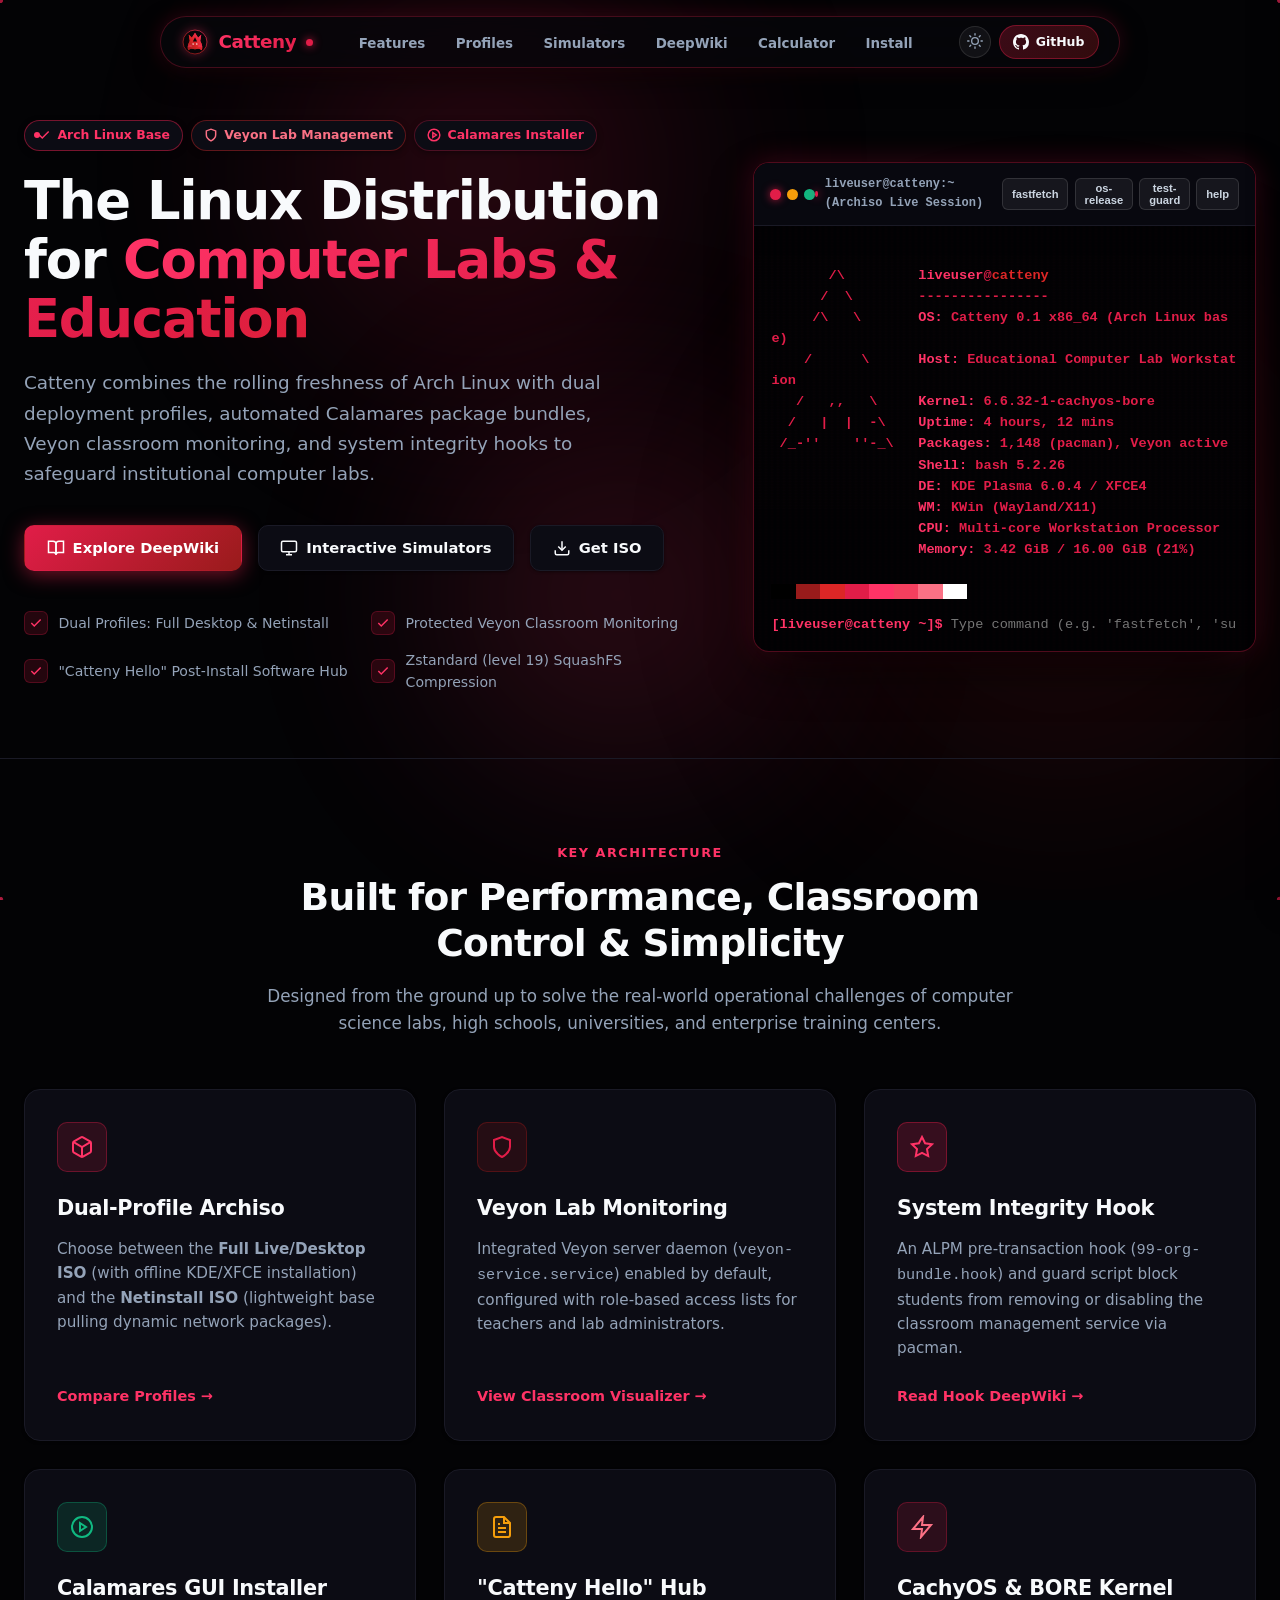
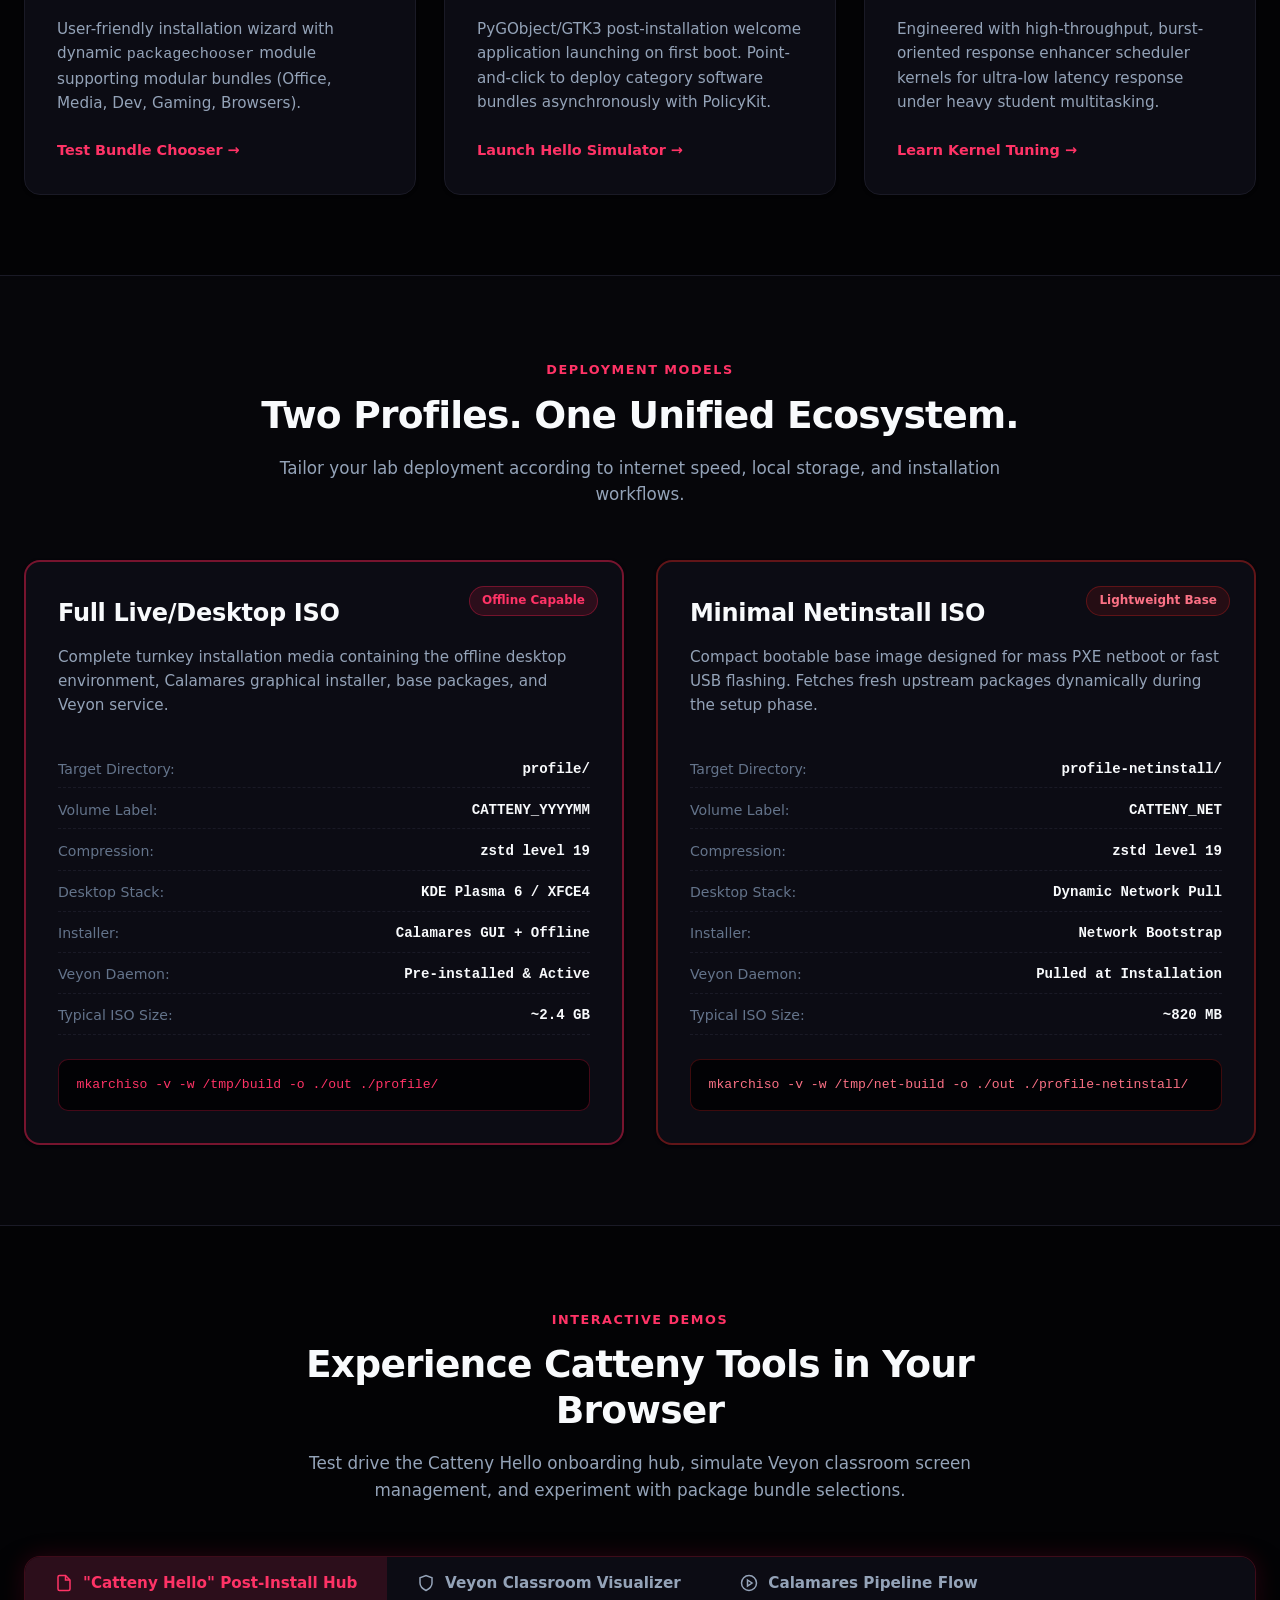
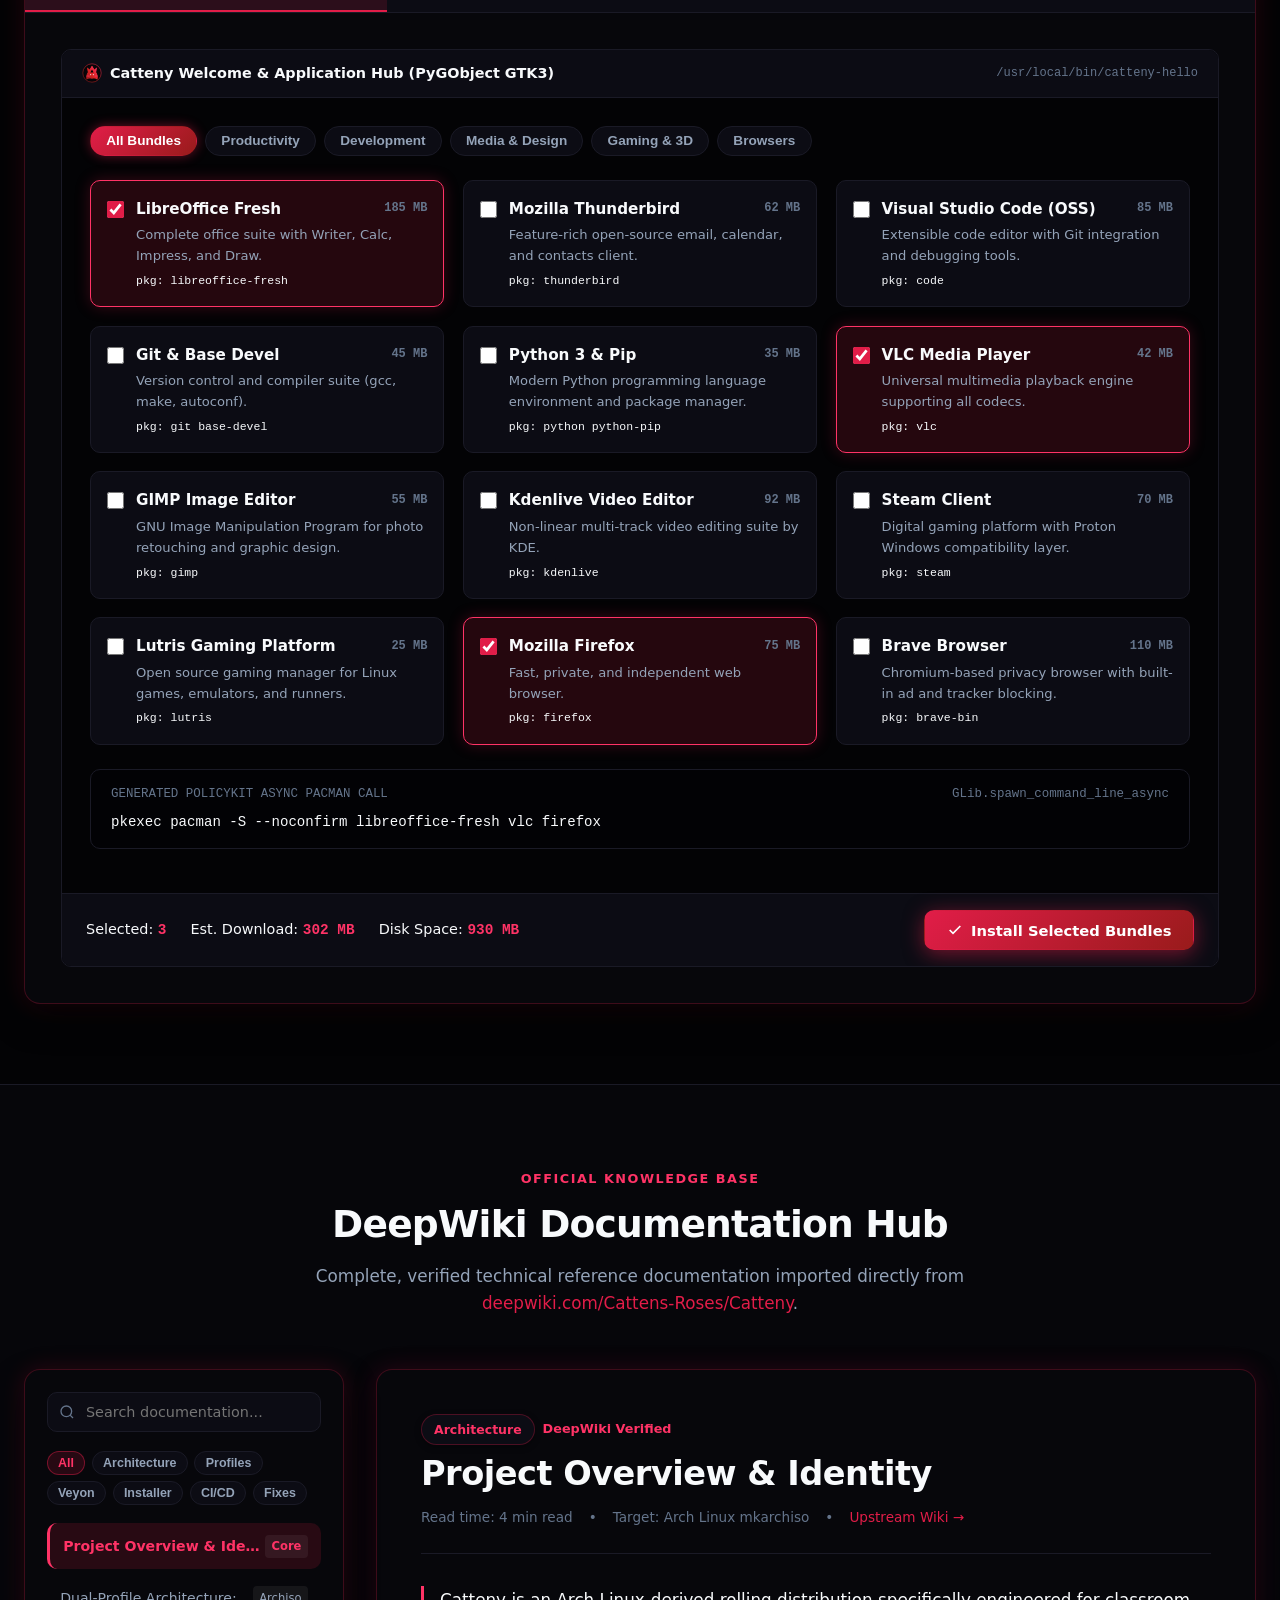
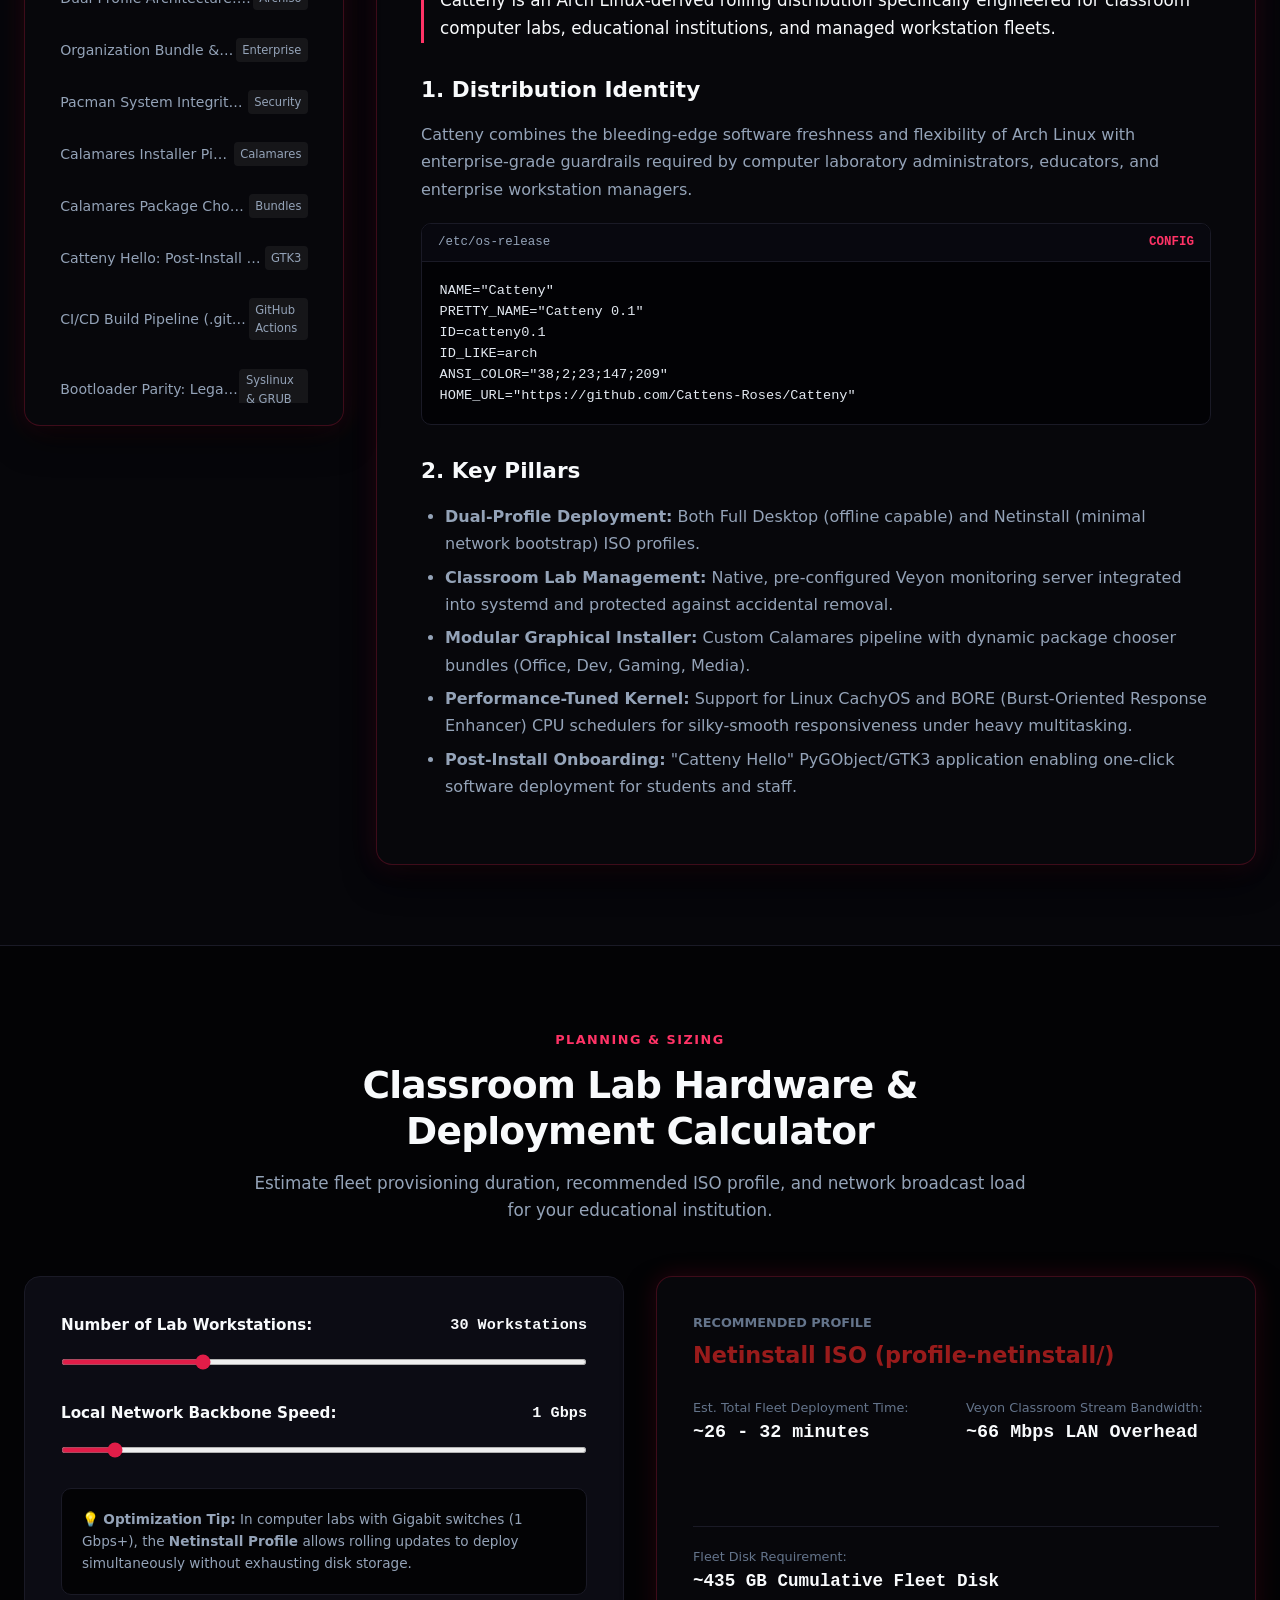
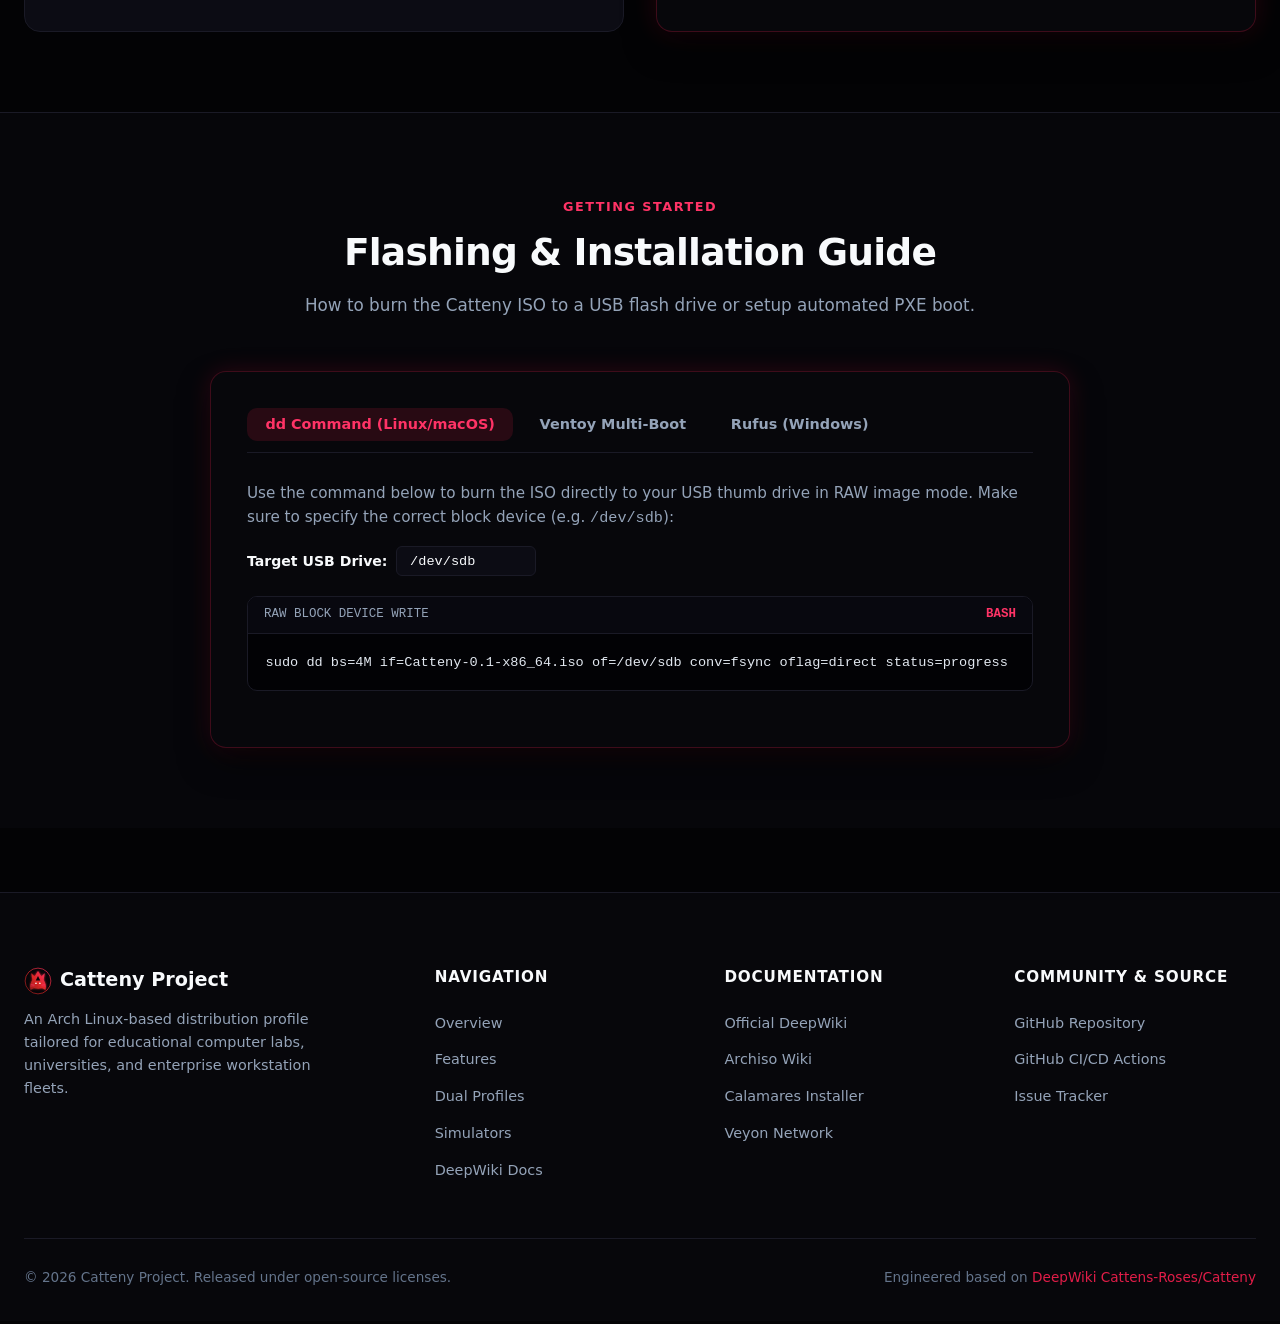
==== docs/index.html @ 63fa97bc "Created the website. Added a new logo" ====
<!DOCTYPE html>
<html lang="en" data-theme="dark">
<head>
  <meta charset="UTF-8">
  <meta name="viewport" content="width=device-width, initial-scale=1.0">
  <title>Catteny — Arch Linux Distribution for Educational Labs & Workstations</title>
  <meta name="description" content="Catteny is an Arch Linux-based distribution optimized for computer labs and educational environments, featuring dual profiles, Veyon classroom monitoring, and Calamares installer.">
  <meta name="theme-color" content="#e11d48">

  <!-- OpenGraph / Social Sharing -->
  <meta property="og:type" content="website">
  <meta property="og:title" content="Catteny — Arch Linux for Educational Labs">
  <meta property="og:description" content="Rolling Arch Linux base, dual deployment profiles, Veyon classroom management, and Calamares graphical installer.">
  <meta property="og:image" content="assets/logo.svg">

  <link rel="icon" type="image/svg+xml" href="assets/logo.svg">
  <link rel="stylesheet" href="css/style.css">
</head>
<body>

  <!-- Background Interactive Cyber Canvas & Animated Aurora Orbs -->
  <canvas id="bg-canvas"></canvas>
  <div class="aurora-container" aria-hidden="true">
    <div class="aurora-orb aurora-1"></div>
    <div class="aurora-orb aurora-2"></div>
    <div class="aurora-orb aurora-3"></div>
  </div>

  <!-- ==================== Minimal Floating Pill Navigation Bar ==================== -->
  <header class="navbar-wrapper">
    <nav class="navbar-pill">
      <a href="#hero" class="brand-wrapper">
        <div class="brand-logo-glow">
          <img src="assets/logo.svg" alt="Catteny Logo" class="brand-logo">
        </div>
        <span class="brand-name">Catteny</span>
        <span class="live-dot" title="Rolling Release Arch Base"></span>
      </a>

      <ul class="nav-links">
        <li><a href="#features" class="nav-link">Features</a></li>
        <li><a href="#profiles" class="nav-link">Profiles</a></li>
        <li><a href="#simulators" class="nav-link">Simulators</a></li>
        <li><a href="#wiki" class="nav-link">DeepWiki</a></li>
        <li><a href="#calculator" class="nav-link">Calculator</a></li>
        <li><a href="#flashing" class="nav-link">Install</a></li>
      </ul>

      <div class="nav-actions">
        <button id="theme-toggle-btn" class="btn-icon-minimal" aria-label="Toggle Theme" title="Switch Theme">
          <span id="theme-icon-container">
            <svg width="16" height="16" viewBox="0 0 24 24" fill="none" stroke="currentColor" stroke-width="2"><circle cx="12" cy="12" r="5"></circle></svg>
          </span>
        </button>

        <a href="https://github.com/Cattens-Roses/Catteny" target="_blank" rel="noopener" class="btn-github-pill" title="View Source on GitHub">
          <svg width="16" height="16" viewBox="0 0 24 24" fill="currentColor">
            <path d="M12 0C5.37 0 0 5.37 0 12c0 5.31 3.435 9.795 8.205 11.385.6.105.825-.255.825-.57 0-.285-.015-1.23-.015-2.235-3.015.555-3.795-.735-4.035-1.41-.135-.345-.72-1.41-1.23-1.695-.42-.225-1.02-.78-.015-.795.945-.015 1.62.87 1.845 1.23 1.08 1.815 2.805 1.305 3.495.99.105-.78.42-1.305.765-1.605-2.67-.3-5.46-1.335-5.46-5.925 0-1.305.465-2.385 1.23-3.225-.12-.3-.54-1.53.12-3.18 0 0 1.005-.315 3.3 1.23.96-.27 1.98-.405 3-.405s2.04.135 3 .405c2.295-1.56 3.3-1.23 3.3-1.23.66 1.65.24 2.88.12 3.18.765.84 1.23 1.905 1.23 3.225 0 4.605-2.805 5.625-5.475 5.925.435.375.81 1.095.81 2.22 0 1.605-.015 2.895-.015 3.3 0 .315.225.69.825.57A12.02 12.02 0 0024 12c0-6.63-5.37-12-12-12z"/>
          </svg>
          <span id="gh-stars">GitHub</span>
        </a>

        <!-- Mobile Menu Toggle Button -->
        <button id="mobile-menu-btn" class="mobile-toggle-btn" aria-label="Open Navigation">
          <svg width="18" height="18" viewBox="0 0 24 24" fill="none" stroke="currentColor" stroke-width="2"><line x1="3" y1="12" x2="21" y2="12"></line><line x1="3" y1="6" x2="21" y2="6"></line><line x1="3" y1="18" x2="21" y2="18"></line></svg>
        </button>
      </div>
    </nav>
  </header>

  <!-- Mobile Drawer Menu -->
  <div id="mobile-drawer" class="mobile-drawer">
    <div class="drawer-header">
      <div style="display:flex; align-items:center; gap:0.5rem; font-weight:700;">
        <img src="assets/logo.svg" alt="Catteny" width="24" height="24">
        Catteny Navigation
      </div>
      <button id="mobile-close-btn" class="drawer-close">&times;</button>
    </div>
    <ul class="drawer-links">
      <li><a href="#features" class="drawer-link">Features</a></li>
      <li><a href="#profiles" class="drawer-link">Dual Profiles</a></li>
      <li><a href="#simulators" class="drawer-link">Simulators</a></li>
      <li><a href="#wiki" class="drawer-link">DeepWiki Docs</a></li>
      <li><a href="#calculator" class="drawer-link">Lab Calculator</a></li>
      <li><a href="#flashing" class="drawer-link">Install Guide</a></li>
    </ul>
  </div>

  <!-- ==================== Hero Section ==================== -->
  <section id="hero" class="hero-section">
    <div class="container hero-grid">
      <div class="hero-content">
        <div class="hero-badges">
          <span class="pill-badge pulse-badge">
            <span class="pulse-ring"></span>
            <svg width="14" height="14" viewBox="0 0 24 24" fill="none" stroke="currentColor" stroke-width="2.5"><polyline points="20 6 9 17 4 12"></polyline></svg>
            Arch Linux Base
          </span>
          <span class="pill-badge glow-badge">
            <svg width="14" height="14" viewBox="0 0 24 24" fill="none" stroke="currentColor" stroke-width="2.5"><path d="M12 22s8-4 8-10V5l-8-3-8 3v7c0 6 8 10 8 10z"></path></svg>
            Veyon Lab Management
          </span>
          <span class="pill-badge">
            <svg width="14" height="14" viewBox="0 0 24 24" fill="none" stroke="currentColor" stroke-width="2.5"><circle cx="12" cy="12" r="10"></circle><polygon points="10 8 16 12 10 16 10 8"></polygon></svg>
            Calamares Installer
          </span>
        </div>

        <h1 class="hero-title">
          The Linux Distribution for <span class="text-gradient shimmer-text">Computer Labs & Education</span>
        </h1>

        <p class="hero-subtitle">
          Catteny combines the rolling freshness of Arch Linux with dual deployment profiles, automated Calamares package bundles, Veyon classroom monitoring, and system integrity hooks to safeguard institutional computer labs.
        </p>

        <div class="hero-actions">
          <a href="#wiki" class="btn btn-primary btn-flashy">
            <span class="btn-shine"></span>
            <svg width="18" height="18" viewBox="0 0 24 24" fill="none" stroke="currentColor" stroke-width="2"><path d="M2 3h6a4 4 0 0 1 4 4v14a3 3 0 0 0-3-3H2z"></path><path d="M22 3h-6a4 4 0 0 0-4 4v14a3 3 0 0 1 3-3h7z"></path></svg>
            Explore DeepWiki
          </a>
          <a href="#simulators" class="btn btn-secondary btn-glow">
            <svg width="18" height="18" viewBox="0 0 24 24" fill="none" stroke="currentColor" stroke-width="2"><rect x="2" y="3" width="20" height="14" rx="2" ry="2"></rect><line x1="8" y1="21" x2="16" y2="21"></line><line x1="12" y1="17" x2="12" y2="21"></line></svg>
            Interactive Simulators
          </a>
          <a href="#flashing" class="btn btn-secondary">
            <svg width="18" height="18" viewBox="0 0 24 24" fill="none" stroke="currentColor" stroke-width="2"><path d="M21 15v4a2 2 0 0 1-2 2H5a2 2 0 0 1-2-2v-4"></path><polyline points="7 10 12 15 17 10"></polyline><line x1="12" y1="15" x2="12" y2="3"></line></svg>
            Get ISO
          </a>
        </div>

        <div class="hero-features-list">
          <div class="hero-feature-item">
            <div class="feature-icon-wrapper">
              <svg width="14" height="14" viewBox="0 0 24 24" fill="none" stroke="currentColor" stroke-width="2.5"><polyline points="20 6 9 17 4 12"></polyline></svg>
            </div>
            Dual Profiles: Full Desktop & Netinstall
          </div>
          <div class="hero-feature-item">
            <div class="feature-icon-wrapper">
              <svg width="14" height="14" viewBox="0 0 24 24" fill="none" stroke="currentColor" stroke-width="2.5"><polyline points="20 6 9 17 4 12"></polyline></svg>
            </div>
            Protected Veyon Classroom Monitoring
          </div>
          <div class="hero-feature-item">
            <div class="feature-icon-wrapper">
              <svg width="14" height="14" viewBox="0 0 24 24" fill="none" stroke="currentColor" stroke-width="2.5"><polyline points="20 6 9 17 4 12"></polyline></svg>
            </div>
            "Catteny Hello" Post-Install Software Hub
          </div>
          <div class="hero-feature-item">
            <div class="feature-icon-wrapper">
              <svg width="14" height="14" viewBox="0 0 24 24" fill="none" stroke="currentColor" stroke-width="2.5"><polyline points="20 6 9 17 4 12"></polyline></svg>
            </div>
            Zstandard (level 19) SquashFS Compression
          </div>
        </div>
      </div>

      <!-- Interactive Shell Terminal with Flashy Scanline & Cyber Border -->
      <div class="terminal-window cyber-terminal">
        <div class="terminal-scanline"></div>
        <div class="terminal-header">
          <div class="terminal-dots">
            <span class="terminal-dot dot-red"></span>
            <span class="terminal-dot dot-yellow"></span>
            <span class="terminal-dot dot-green"></span>
          </div>
          <div class="terminal-title">
            <span class="terminal-status-light"></span> liveuser@catteny:~ (Archiso Live Session)
          </div>
          <div class="terminal-quick-cmds">
            <button class="cmd-pill" data-cmd="fastfetch">fastfetch</button>
            <button class="cmd-pill" data-cmd="cat /etc/os-release">os-release</button>
            <button class="cmd-pill" data-cmd="sudo pacman -R veyon">test-guard</button>
            <button class="cmd-pill" data-cmd="help">help</button>
          </div>
        </div>
        <div id="term-body" class="terminal-body">
          <div id="term-output" class="terminal-output"></div>
          <div class="terminal-prompt-line">
            <span class="prompt-prefix">[liveuser@catteny ~]$</span>
            <input type="text" id="term-input" class="terminal-input" placeholder="Type command (e.g. 'fastfetch', 'sudo pacman -R veyon', 'help')..." autocomplete="off" spellcheck="false">
          </div>
        </div>
      </div>
    </div>
  </section>

  <!-- ==================== Core Pillars & Features ==================== -->
  <section id="features" class="section">
    <div class="container">
      <div class="section-header">
        <span class="section-tag">Key Architecture</span>
        <h2 class="section-title">Built for Performance, Classroom Control & Simplicity</h2>
        <p class="section-subtitle">
          Designed from the ground up to solve the real-world operational challenges of computer science labs, high schools, universities, and enterprise training centers.
        </p>
      </div>

      <div class="grid-3">
        <div class="card card-glow-hover">
          <div class="card-shine"></div>
          <div class="card-icon">
            <svg width="24" height="24" viewBox="0 0 24 24" fill="none" stroke="currentColor" stroke-width="2"><path d="M21 16V8a2 2 0 0 0-1-1.73l-7-4a2 2 0 0 0-2 0l-7 4A2 2 0 0 0 3 8v8a2 2 0 0 0 1 1.73l7 4a2 2 0 0 0 2 0l7-4A2 2 0 0 0 21 16z"></path><polyline points="3.27 6.96 12 12.01 20.73 6.96"></polyline><line x1="12" y1="22.08" x2="12" y2="12"></line></svg>
          </div>
          <h3 class="card-title">Dual-Profile Archiso</h3>
          <p class="card-desc">
            Choose between the <strong>Full Live/Desktop ISO</strong> (with offline KDE/XFCE installation) and the <strong>Netinstall ISO</strong> (lightweight base pulling dynamic network packages).
          </p>
          <a href="#profiles" class="card-action-link">Compare Profiles &rarr;</a>
        </div>

        <div class="card card-glow-hover">
          <div class="card-shine"></div>
          <div class="card-icon icon-secondary">
            <svg width="24" height="24" viewBox="0 0 24 24" fill="none" stroke="currentColor" stroke-width="2"><path d="M12 22s8-4 8-10V5l-8-3-8 3v7c0 6 8 10 8 10z"></path></svg>
          </div>
          <h3 class="card-title">Veyon Lab Monitoring</h3>
          <p class="card-desc">
            Integrated Veyon server daemon (<code>veyon-service.service</code>) enabled by default, configured with role-based access lists for teachers and lab administrators.
          </p>
          <a href="#simulators" class="card-action-link">View Classroom Visualizer &rarr;</a>
        </div>

        <div class="card card-glow-hover">
          <div class="card-shine"></div>
          <div class="card-icon icon-red">
            <svg width="24" height="24" viewBox="0 0 24 24" fill="none" stroke="currentColor" stroke-width="2"><polygon points="12 2 15.09 8.26 22 9.27 17 14.14 18.18 21.02 12 17.77 5.82 21.02 7 14.14 2 9.27 8.91 8.26 12 2"></polygon></svg>
          </div>
          <h3 class="card-title">System Integrity Hook</h3>
          <p class="card-desc">
            An ALPM pre-transaction hook (<code>99-org-bundle.hook</code>) and guard script block students from removing or disabling the classroom management service via pacman.
          </p>
          <a href="#wiki" class="card-action-link">Read Hook DeepWiki &rarr;</a>
        </div>

        <div class="card card-glow-hover">
          <div class="card-shine"></div>
          <div class="card-icon icon-green">
            <svg width="24" height="24" viewBox="0 0 24 24" fill="none" stroke="currentColor" stroke-width="2"><circle cx="12" cy="12" r="10"></circle><polygon points="10 8 16 12 10 16 10 8"></polygon></svg>
          </div>
          <h3 class="card-title">Calamares GUI Installer</h3>
          <p class="card-desc">
            User-friendly installation wizard with dynamic <code>packagechooser</code> module supporting modular bundles (Office, Media, Dev, Gaming, Browsers).
          </p>
          <a href="#simulators" class="card-action-link">Test Bundle Chooser &rarr;</a>
        </div>

        <div class="card card-glow-hover">
          <div class="card-shine"></div>
          <div class="card-icon icon-amber">
            <svg width="24" height="24" viewBox="0 0 24 24" fill="none" stroke="currentColor" stroke-width="2"><path d="M14 2H6a2 2 0 0 0-2 2v16a2 2 0 0 0 2 2h12a2 2 0 0 0 2-2V8z"></path><polyline points="14 2 14 8 20 8"></polyline><line x1="16" y1="13" x2="8" y2="13"></line><line x1="16" y1="17" x2="8" y2="17"></line><polyline points="10 9 9 9 8 9"></polyline></svg>
          </div>
          <h3 class="card-title">"Catteny Hello" Hub</h3>
          <p class="card-desc">
            PyGObject/GTK3 post-installation welcome application launching on first boot. Point-and-click to deploy category software bundles asynchronously with PolicyKit.
          </p>
          <a href="#simulators" class="card-action-link">Launch Hello Simulator &rarr;</a>
        </div>

        <div class="card card-glow-hover">
          <div class="card-shine"></div>
          <div class="card-icon icon-cyan">
            <svg width="24" height="24" viewBox="0 0 24 24" fill="none" stroke="currentColor" stroke-width="2"><polygon points="13 2 3 14 12 14 11 22 21 10 12 10 13 2"></polygon></svg>
          </div>
          <h3 class="card-title">CachyOS & BORE Kernel</h3>
          <p class="card-desc">
            Engineered with high-throughput, burst-oriented response enhancer scheduler kernels for ultra-low latency response under heavy student multitasking.
          </p>
          <a href="#wiki" class="card-action-link">Learn Kernel Tuning &rarr;</a>
        </div>
      </div>
    </div>
  </section>

  <!-- ==================== Dual Profile Matrix ==================== -->
  <section id="profiles" class="section section-tinted">
    <div class="container">
      <div class="section-header">
        <span class="section-tag">Deployment Models</span>
        <h2 class="section-title">Two Profiles. One Unified Ecosystem.</h2>
        <p class="section-subtitle">
          Tailor your lab deployment according to internet speed, local storage, and installation workflows.
        </p>
      </div>

      <div class="grid-2">
        <!-- Full Profile -->
        <div class="card profile-card full-profile card-glow-hover">
          <div class="card-shine"></div>
          <span class="profile-badge badge-blue">Offline Capable</span>
          <h3 class="card-title" style="font-size:1.5rem; display:flex; align-items:center; gap:0.5rem;">
            Full Live/Desktop ISO
          </h3>
          <p class="card-desc">
            Complete turnkey installation media containing the offline desktop environment, Calamares graphical installer, base packages, and Veyon service.
          </p>

          <ul class="spec-list">
            <li class="spec-item"><span class="spec-label">Target Directory:</span><span class="spec-value">profile/</span></li>
            <li class="spec-item"><span class="spec-label">Volume Label:</span><span class="spec-value">CATTENY_YYYYMM</span></li>
            <li class="spec-item"><span class="spec-label">Compression:</span><span class="spec-value">zstd level 19</span></li>
            <li class="spec-item"><span class="spec-label">Desktop Stack:</span><span class="spec-value">KDE Plasma 6 / XFCE4</span></li>
            <li class="spec-item"><span class="spec-label">Installer:</span><span class="spec-value">Calamares GUI + Offline</span></li>
            <li class="spec-item"><span class="spec-label">Veyon Daemon:</span><span class="spec-value">Pre-installed & Active</span></li>
            <li class="spec-item"><span class="spec-label">Typical ISO Size:</span><span class="spec-value">~2.4 GB</span></li>
          </ul>

          <div class="code-terminal-snippet">
            mkarchiso -v -w /tmp/build -o ./out ./profile/
          </div>
        </div>

        <!-- Netinstall Profile -->
        <div class="card profile-card net-profile card-glow-hover">
          <div class="card-shine"></div>
          <span class="profile-badge badge-purple">Lightweight Base</span>
          <h3 class="card-title" style="font-size:1.5rem; display:flex; align-items:center; gap:0.5rem;">
            Minimal Netinstall ISO
          </h3>
          <p class="card-desc">
            Compact bootable base image designed for mass PXE netboot or fast USB flashing. Fetches fresh upstream packages dynamically during the setup phase.
          </p>

          <ul class="spec-list">
            <li class="spec-item"><span class="spec-label">Target Directory:</span><span class="spec-value">profile-netinstall/</span></li>
            <li class="spec-item"><span class="spec-label">Volume Label:</span><span class="spec-value">CATTENY_NET</span></li>
            <li class="spec-item"><span class="spec-label">Compression:</span><span class="spec-value">zstd level 19</span></li>
            <li class="spec-item"><span class="spec-label">Desktop Stack:</span><span class="spec-value">Dynamic Network Pull</span></li>
            <li class="spec-item"><span class="spec-label">Installer:</span><span class="spec-value">Network Bootstrap</span></li>
            <li class="spec-item"><span class="spec-label">Veyon Daemon:</span><span class="spec-value">Pulled at Installation</span></li>
            <li class="spec-item"><span class="spec-label">Typical ISO Size:</span><span class="spec-value">~820 MB</span></li>
          </ul>

          <div class="code-terminal-snippet snippet-purple">
            mkarchiso -v -w /tmp/net-build -o ./out ./profile-netinstall/
          </div>
        </div>
      </div>
    </div>
  </section>

  <!-- ==================== Interactive Simulators Section ==================== -->
  <section id="simulators" class="section">
    <div class="container">
      <div class="section-header">
        <span class="section-tag">Interactive Demos</span>
        <h2 class="section-title">Experience Catteny Tools in Your Browser</h2>
        <p class="section-subtitle">
          Test drive the Catteny Hello onboarding hub, simulate Veyon classroom screen management, and experiment with package bundle selections.
        </p>
      </div>

      <div class="sim-container glow-box">
        <!-- Tab Navigation -->
        <div class="sim-nav">
          <button class="sim-tab-btn active" data-tab="hello">
            <svg width="18" height="18" viewBox="0 0 24 24" fill="none" stroke="currentColor" stroke-width="2"><path d="M14 2H6a2 2 0 0 0-2 2v16a2 2 0 0 0 2 2h12a2 2 0 0 0 2-2V8z"></path><polyline points="14 2 14 8 20 8"></polyline></svg>
            "Catteny Hello" Post-Install Hub
          </button>
          <button class="sim-tab-btn" data-tab="veyon">
            <svg width="18" height="18" viewBox="0 0 24 24" fill="none" stroke="currentColor" stroke-width="2"><path d="M12 22s8-4 8-10V5l-8-3-8 3v7c0 6 8 10 8 10z"></path></svg>
            Veyon Classroom Visualizer
          </button>
          <button class="sim-tab-btn" data-tab="calamares">
            <svg width="18" height="18" viewBox="0 0 24 24" fill="none" stroke="currentColor" stroke-width="2"><circle cx="12" cy="12" r="10"></circle><polygon points="10 8 16 12 10 16 10 8"></polygon></svg>
            Calamares Pipeline Flow
          </button>
        </div>

        <!-- Panel 1: Catteny Hello Simulator -->
        <div id="panel-hello" class="sim-panel active">
          <div class="app-mockup">
            <div class="app-mockup-header">
              <div style="display:flex; align-items:center; gap:0.5rem; font-weight:700; font-size:0.9rem;">
                <img src="assets/logo.svg" width="20" height="20" alt="icon">
                Catteny Welcome & Application Hub (PyGObject GTK3)
              </div>
              <div style="font-size:0.75rem; color:var(--text-dim); font-family:var(--font-mono);">
                /usr/local/bin/catteny-hello
              </div>
            </div>

            <div class="app-mockup-body">
              <div class="category-chips">
                <button class="category-chip active" data-cat="All">All Bundles</button>
                <button class="category-chip" data-cat="Productivity">Productivity</button>
                <button class="category-chip" data-cat="Development">Development</button>
                <button class="category-chip" data-cat="Media">Media & Design</button>
                <button class="category-chip" data-cat="Gaming">Gaming & 3D</button>
                <button class="category-chip" data-cat="Internet">Browsers</button>
              </div>

              <!-- Packages Grid -->
              <div id="catalog-grid" class="catalog-grid"></div>

              <!-- Generated Pacman Command Bar -->
              <div class="pacman-cmd-bar">
                <div style="display:flex; justify-content:space-between; font-size:0.78rem; color:var(--text-dim); margin-bottom:0.35rem; font-family:var(--font-mono);">
                  <span>GENERATED POLICYKIT ASYNC PACMAN CALL</span>
                  <span>GLib.spawn_command_line_async</span>
                </div>
                <code id="generated-pacman-cmd" style="font-family:var(--font-mono); color:var(--accent-cyan); font-size:0.88rem; display:block; word-break:break-all;"></code>
              </div>

              <!-- Installation Progress Simulator -->
              <div id="install-progress-box" style="display:none; margin-bottom:1rem; background:var(--bg-card); padding:1rem; border-radius:var(--radius-md); border:1px solid var(--border);">
                <div style="display:flex; justify-content:space-between; font-size:0.85rem; margin-bottom:0.5rem;">
                  <span id="install-status-text">Preparing installation...</span>
                </div>
                <div style="width:100%; height:8px; background:var(--border); border-radius:4px; overflow:hidden;">
                  <div id="install-progress-bar" style="width:0%; height:100%; background:linear-gradient(90deg, var(--primary), var(--secondary)); transition:width 0.2s ease;"></div>
                </div>
              </div>
            </div>

            <div class="app-summary-bar">
              <div class="calc-stats">
                <div>Selected: <span id="selected-pkgs-count" class="calc-stat-val">3</span></div>
                <div>Est. Download: <span id="total-download-size" class="calc-stat-val">302 MB</span></div>
                <div>Disk Space: <span id="total-install-size" class="calc-stat-val">900 MB</span></div>
              </div>
              <button id="simulate-install-btn" class="btn btn-primary btn-flashy">
                <span class="btn-shine"></span>
                <svg width="16" height="16" viewBox="0 0 24 24" fill="none" stroke="currentColor" stroke-width="2.5"><polyline points="20 6 9 17 4 12"></polyline></svg>
                Install Selected Bundles
              </button>
            </div>
          </div>
        </div>

        <!-- Panel 2: Veyon Classroom Visualizer -->
        <div id="panel-veyon" class="sim-panel">
          <div class="veyon-grid">
            <!-- Left Console -->
            <div class="teacher-console">
              <div style="display:flex; align-items:center; gap:0.5rem; margin-bottom:1rem; font-weight:700; color:var(--accent-cyan);">
                <svg width="20" height="20" viewBox="0 0 24 24" fill="none" stroke="currentColor" stroke-width="2"><path d="M12 22s8-4 8-10V5l-8-3-8 3v7c0 6 8 10 8 10z"></path></svg>
                Veyon Maestro Console
              </div>
              <p style="font-size:0.82rem; color:var(--text-muted); margin-bottom:1.25rem;">
                Managing Classroom Lab <strong>CS-LAB-4</strong> (12 workstations online).
              </p>

              <div style="display:flex; flex-direction:column; gap:0.6rem;">
                <button id="btn-lock-lab" class="btn btn-secondary btn-glow" style="justify-content:flex-start;">
                  🔒 Lock All Student Screens
                </button>
                <button id="btn-unlock-lab" class="btn btn-secondary" style="justify-content:flex-start;">
                  🔓 Unlock All Screens
                </button>
                <button id="btn-broadcast-lab" class="btn btn-secondary" style="justify-content:flex-start;">
                  📡 Broadcast Teacher Display
                </button>
                <button id="btn-sim-hack" class="btn btn-hack-warning" style="justify-content:flex-start; margin-top:0.5rem;">
                  ⚠️ Student tries: pacman -R veyon
                </button>
              </div>

              <div style="margin-top:1.5rem; padding-top:1rem; border-top:1px solid var(--border); font-size:0.75rem; color:var(--text-dim);">
                <div>Service: <code>veyon-service.service</code></div>
                <div>Status: <span style="color:#10b981; font-weight:700;">active (running)</span></div>
                <div>Hook: <code>99-org-bundle.hook</code></div>
              </div>
            </div>

            <!-- Right Lab Workstations Grid -->
            <div>
              <div style="display:flex; justify-content:space-between; align-items:center; margin-bottom:1rem;">
                <h4 style="font-size:1rem; font-weight:700;">Monitored Workstation Nodes</h4>
                <span class="pill-badge" style="color:#10b981; border-color:rgba(16, 185, 129, 0.3);">
                  <span class="pulse-dot"></span> 12 / 12 Protected
                </span>
              </div>
              <div id="veyon-lab-grid" class="lab-computers-grid"></div>
            </div>
          </div>
        </div>

        <!-- Panel 3: Calamares Pipeline -->
        <div id="panel-calamares" class="sim-panel">
          <div style="max-width:850px; margin:0 auto;">
            <h3 style="font-size:1.3rem; margin-bottom:0.75rem;">Calamares Modular Execution Pipeline</h3>
            <p style="color:var(--text-muted); font-size:0.95rem; margin-bottom:2rem;">
              Calamares bifurcates system installation into an interactive user presentation queue and an isolated chroot execution queue governed by <code>settings.conf</code>.
            </p>

            <div style="display:flex; flex-direction:column; gap:1rem;">
              <div class="pipeline-phase-card">
                <div style="font-size:0.8rem; font-weight:700; color:var(--accent-cyan); margin-bottom:0.6rem;">PHASE 1: PRESENTATION QUEUE (UI)</div>
                <div style="display:flex; flex-wrap:wrap; gap:0.5rem;">
                  <span class="pill-badge">1. welcome</span>
                  <span class="pill-badge">2. keyboard</span>
                  <span class="pill-badge">3. partition</span>
                  <span class="pill-badge">4. users</span>
                  <span class="pill-badge" style="border-color:var(--primary); color:#ffffff; background:var(--primary);">5. packagechooser</span>
                  <span class="pill-badge">6. summary</span>
                </div>
              </div>

              <div class="pipeline-connector">&darr;</div>

              <div class="pipeline-phase-card">
                <div style="font-size:0.8rem; font-weight:700; color:var(--secondary); margin-bottom:0.6rem;">PHASE 2: GLOBALSTORAGE SERIALIZATION</div>
                <p style="font-size:0.85rem; color:var(--text-muted); font-family:var(--font-mono);">
                  GlobalStorage.set("packagechooser_packagechooser", ["libreoffice-fresh", "thunderbird", "vlc", "steam"])
                </p>
              </div>

              <div class="pipeline-connector">&darr;</div>

              <div class="pipeline-phase-card">
                <div style="font-size:0.8rem; font-weight:700; color:#10b981; margin-bottom:0.6rem;">PHASE 3: CHROOT EXECUTION QUEUE (/target)</div>
                <div style="display:flex; flex-wrap:wrap; gap:0.5rem;">
                  <span class="pill-badge">mount</span>
                  <span class="pill-badge">fstab</span>
                  <span class="pill-badge">machineid</span>
                  <span class="pill-badge">initcpio</span>
                  <span class="pill-badge" style="border-color:#10b981; color:#ffffff; background:#10b981;">packages (pacman execution)</span>
                  <span class="pill-badge">bootloader (grub/syslinux)</span>
                  <span class="pill-badge">services-systemd (veyon)</span>
                  <span class="pill-badge">umount</span>
                </div>
              </div>
            </div>
          </div>
        </div>
      </div>
    </div>
  </section>

  <!-- ==================== DeepWiki Documentation Explorer ==================== -->
  <section id="wiki" class="section section-tinted">
    <div class="container">
      <div class="section-header">
        <span class="section-tag">Official Knowledge Base</span>
        <h2 class="section-title">DeepWiki Documentation Hub</h2>
        <p class="section-subtitle">
          Complete, verified technical reference documentation imported directly from <a href="https://deepwiki.com/Cattens-Roses/Catteny" target="_blank" rel="noopener">deepwiki.com/Cattens-Roses/Catteny</a>.
        </p>
      </div>

      <div class="wiki-layout">
        <!-- Sidebar Navigation & Filters -->
        <aside class="wiki-sidebar glow-box">
          <div class="wiki-search-box">
            <svg class="wiki-search-icon" width="16" height="16" viewBox="0 0 24 24" fill="none" stroke="currentColor" stroke-width="2"><circle cx="11" cy="11" r="8"></circle><line x1="21" y1="21" x2="16.65" y2="16.65"></line></svg>
            <input type="text" id="wiki-search" class="wiki-search-input" placeholder="Search documentation...">
          </div>

          <div class="wiki-category-filter">
            <button class="filter-btn active" data-cat="All">All</button>
            <button class="filter-btn" data-cat="Architecture">Architecture</button>
            <button class="filter-btn" data-cat="Profiles">Profiles</button>
            <button class="filter-btn" data-cat="Veyon & Security">Veyon</button>
            <button class="filter-btn" data-cat="Installer">Installer</button>
            <button class="filter-btn" data-cat="CI/CD Pipeline">CI/CD</button>
            <button class="filter-btn" data-cat="Troubleshooting">Fixes</button>
          </div>

          <div id="wiki-articles-list" class="wiki-articles-list"></div>
        </aside>

        <!-- Main Article Content Pane -->
        <main id="wiki-article-content" class="wiki-content-pane glow-box">
          <!-- Dynamic article injected by app.js -->
        </main>
      </div>
    </div>
  </section>

  <!-- ==================== Lab Deployment & Hardware Calculator ==================== -->
  <section id="calculator" class="section">
    <div class="container">
      <div class="section-header">
        <span class="section-tag">Planning & Sizing</span>
        <h2 class="section-title">Classroom Lab Hardware & Deployment Calculator</h2>
        <p class="section-subtitle">
          Estimate fleet provisioning duration, recommended ISO profile, and network broadcast load for your educational institution.
        </p>
      </div>

      <div class="calc-container">
        <!-- Input Sliders -->
        <div class="calc-controls card-glow-hover">
          <div class="control-group">
            <label>
              <span>Number of Lab Workstations:</span>
              <span id="calc-seats-val" style="color:var(--accent-cyan); font-family:var(--font-mono);">30 Workstations</span>
            </label>
            <input type="range" id="calc-seats" class="range-slider" min="5" max="100" value="30" step="5">
          </div>

          <div class="control-group">
            <label>
              <span>Local Network Backbone Speed:</span>
              <span id="calc-speed-val" style="color:var(--accent-cyan); font-family:var(--font-mono);">1 Gbps</span>
            </label>
            <input type="range" id="calc-speed" class="range-slider" min="100" max="10000" value="1000" step="100">
          </div>

          <div class="calc-tip-box">
            💡 <strong>Optimization Tip:</strong> In computer labs with Gigabit switches (1 Gbps+), the <strong>Netinstall Profile</strong> allows rolling updates to deploy simultaneously without exhausting disk storage.
          </div>
        </div>

        <!-- Calculated Output Results -->
        <div class="calc-results glow-box">
          <div>
            <div style="font-size:0.8rem; font-weight:700; color:var(--text-dim); text-transform:uppercase; margin-bottom:0.25rem;">RECOMMENDED PROFILE</div>
            <div id="res-profile" style="font-size:1.4rem; font-weight:800; color:var(--primary); margin-bottom:1.5rem;">
              Netinstall ISO (profile-netinstall/)
            </div>

            <div style="display:grid; grid-template-columns:1fr 1fr; gap:1.25rem;">
              <div>
                <div style="font-size:0.8rem; color:var(--text-dim);">Est. Total Fleet Deployment Time:</div>
                <div id="res-time" style="font-size:1.15rem; font-weight:700; color:var(--text-main); font-family:var(--font-mono);">~8 - 14 minutes</div>
              </div>
              <div>
                <div style="font-size:0.8rem; color:var(--text-dim);">Veyon Classroom Stream Bandwidth:</div>
                <div id="res-bandwidth" style="font-size:1.15rem; font-weight:700; color:var(--text-main); font-family:var(--font-mono);">~66 Mbps LAN Overhead</div>
              </div>
            </div>
          </div>

          <div style="margin-top:1.5rem; padding-top:1.25rem; border-top:1px solid var(--border);">
            <div style="font-size:0.8rem; color:var(--text-dim);">Fleet Disk Requirement:</div>
            <div id="res-storage" style="font-size:1.1rem; font-weight:700; color:var(--accent-cyan); font-family:var(--font-mono);">~435 GB Cumulative Fleet Disk</div>
          </div>
        </div>
      </div>
    </div>
  </section>

  <!-- ==================== Flashing & Getting Started Guide ==================== -->
  <section id="flashing" class="section section-tinted">
    <div class="container">
      <div class="section-header">
        <span class="section-tag">Getting Started</span>
        <h2 class="section-title">Flashing & Installation Guide</h2>
        <p class="section-subtitle">
          How to burn the Catteny ISO to a USB flash drive or setup automated PXE boot.
        </p>
      </div>

      <div style="max-width:860px; margin:0 auto;" class="glow-box flash-container">
        <div class="flash-tab-nav">
          <button class="flash-tab-btn active" data-tool="dd">dd Command (Linux/macOS)</button>
          <button class="flash-tab-btn" data-tool="ventoy">Ventoy Multi-Boot</button>
          <button class="flash-tab-btn" data-tool="rufus">Rufus (Windows)</button>
        </div>

        <div id="flash-dd" class="flash-panel active">
          <p style="margin-bottom:1rem; color:var(--text-muted); font-size:0.95rem;">
            Use the command below to burn the ISO directly to your USB thumb drive in RAW image mode. Make sure to specify the correct block device (e.g. <code>/dev/sdb</code>):
          </p>

          <div style="margin-bottom:1rem; display:flex; gap:0.5rem; align-items:center;">
            <label style="font-size:0.88rem; font-weight:600;">Target USB Drive:</label>
            <input type="text" id="dd-drive-input" value="/dev/sdb" class="drive-input">
          </div>

          <div class="code-preview">
            <div class="code-header">
              <span>RAW BLOCK DEVICE WRITE</span>
              <span class="lang-tag">BASH</span>
            </div>
            <pre><code id="dd-generated-cmd">sudo dd bs=4M if=Catteny-0.1-x86_64.iso of=/dev/sdb conv=fsync oflag=direct status=progress</code></pre>
          </div>
        </div>

        <div id="flash-ventoy" class="flash-panel" style="display:none;">
          <p style="color:var(--text-muted); line-height:1.7;">
            <strong>Ventoy</strong> is the recommended utility for computer lab administrators:
            <br>1. Format your USB drive with Ventoy (<a href="https://www.ventoy.net" target="_blank" rel="noopener">ventoy.net</a>).
            <br>2. Simply copy <code>Catteny-0.1-x86_64.iso</code> into the Ventoy USB partition.
            <br>3. Boot any UEFI or legacy BIOS workstation directly from the menu.
          </p>
        </div>

        <div id="flash-rufus" class="flash-panel" style="display:none;">
          <p style="color:var(--text-muted); line-height:1.7;">
            When using <strong>Rufus</strong> on Windows:
            <br>1. Select your USB drive and point to the Catteny ISO image.
            <br>2. Partition scheme: <code>GPT</code> for modern UEFI or <code>MBR</code> for legacy BIOS.
            <br>3. <strong>Crucial:</strong> When prompted, choose <strong>"Write in DD Image mode"</strong> to ensure Archiso hybrid partitions are written correctly without corruption.
          </p>
        </div>
      </div>
    </div>
  </section>

  <!-- ==================== Security Alert Modal ==================== -->
  <div id="security-alert-modal" class="modal-overlay">
    <div class="modal-card modal-cyber-border">
      <button id="modal-close-btn" class="modal-close">&times;</button>
      <div style="font-size:2.5rem; margin-bottom:0.75rem;">🛡️</div>
      <h3 style="font-size:1.35rem; color:#ef4444; margin-bottom:0.5rem; font-weight:800;">
        ALPM Removal Hook Intercepted!
      </h3>
      <p style="color:var(--text-muted); font-size:0.95rem; margin-bottom:1.25rem;">
        The student ran: <code>sudo pacman -R veyon</code>. Here is how Catteny's ALPM PreTransaction hook halted the removal:
      </p>

      <div class="security-modal-code">
        <span style="color:#f59e0b;">:: Running pre-transaction hooks...</span><br>
        (1/1) Checking Organization Core Component Integrity...<br>
        <span style="color:#ef4444; font-weight:bold;">
        ========================================================<br>
         [SECURITY ALERT] Catteny System Integrity Protection<br>
         Removal of 'veyon' (Organization Bundle) is restricted.<br>
         This machine is enrolled in an educational workstation fleet.<br>
         Contact your system administrator to disenroll.<br>
        ========================================================<br>
        </span>
        <span style="color:#ef4444;">error: command failed to execute correctly: /usr/local/bin/org-bundle-guard</span><br>
        <span style="color:#ef4444;">error: failed to commit transaction (hook failed)</span>
      </div>

      <button onclick="document.getElementById('security-alert-modal').classList.remove('open')" class="btn btn-primary btn-flashy" style="width:100%;">
        <span class="btn-shine"></span>
        Acknowledge & Close
      </button>
    </div>
  </div>

  <!-- ==================== Footer ==================== -->
  <footer class="footer">
    <div class="container">
      <div class="footer-grid">
        <div class="footer-brand">
          <div style="display:flex; align-items:center; gap:0.5rem; font-size:1.2rem; font-weight:800;">
            <img src="assets/logo.svg" alt="logo" width="28" height="28">
            Catteny Project
          </div>
          <p>
            An Arch Linux-based distribution profile tailored for educational computer labs, universities, and enterprise workstation fleets.
          </p>
        </div>

        <div>
          <h4 class="footer-title">Navigation</h4>
          <ul class="footer-links">
            <li><a href="#hero">Overview</a></li>
            <li><a href="#features">Features</a></li>
            <li><a href="#profiles">Dual Profiles</a></li>
            <li><a href="#simulators">Simulators</a></li>
            <li><a href="#wiki">DeepWiki Docs</a></li>
          </ul>
        </div>

        <div>
          <h4 class="footer-title">Documentation</h4>
          <ul class="footer-links">
            <li><a href="https://deepwiki.com/Cattens-Roses/Catteny" target="_blank" rel="noopener">Official DeepWiki</a></li>
            <li><a href="https://wiki.archlinux.org/title/Archiso" target="_blank" rel="noopener">Archiso Wiki</a></li>
            <li><a href="https://calamares.io" target="_blank" rel="noopener">Calamares Installer</a></li>
            <li><a href="https://veyon.io" target="_blank" rel="noopener">Veyon Network</a></li>
          </ul>
        </div>

        <div>
          <h4 class="footer-title">Community & Source</h4>
          <ul class="footer-links">
            <li><a href="https://github.com/Cattens-Roses/Catteny" target="_blank" rel="noopener">GitHub Repository</a></li>
            <li><a href="https://github.com/Cattens-Roses/Catteny/actions" target="_blank" rel="noopener">GitHub CI/CD Actions</a></li>
            <li><a href="https://github.com/Cattens-Roses/Catteny/issues" target="_blank" rel="noopener">Issue Tracker</a></li>
          </ul>
        </div>
      </div>

      <div class="footer-bottom">
        <div>&copy; 2026 Catteny Project. Released under open-source licenses.</div>
        <div>Engineered based on <a href="https://deepwiki.com/Cattens-Roses/Catteny" target="_blank" rel="noopener">DeepWiki Cattens-Roses/Catteny</a></div>
      </div>
    </div>
  </footer>

  <script src="js/wiki-data.js"></script>
  <script src="js/app.js"></script>
</body>
</html>
---- docs/css/style.css ----
/* ==========================================================================
   Catteny Web App & DeepWiki Documentation Hub
   Theme: Crimson Red (#e11d48), Blood Scarlet (#dc2626), Pitch Black (#030305)
   ========================================================================== */

:root {
  --primary: #e11d48;
  --primary-hover: #f43f5e;
  --primary-light: rgba(225, 29, 72, 0.15);
  --primary-glow: rgba(225, 29, 72, 0.5);
  
  --secondary: #991b1b;
  --secondary-hover: #b91c1c;
  --secondary-light: rgba(153, 27, 27, 0.18);
  --secondary-glow: rgba(153, 27, 27, 0.5);

  --accent-red: #ff3366;
  --accent-crimson: #dc2626;
  --accent-rose: #fb7185;
  --accent-green: #10b981;
  --accent-amber: #f59e0b;

  --bg: #030305;
  --bg-surface: #07070b;
  --bg-card: #0c0c14;
  --bg-card-hover: #141420;
  --bg-glass: rgba(7, 7, 11, 0.78);

  --text-main: #f8fafc;
  --text-muted: #94a3b8;
  --text-dim: #64748b;

  --border: #1a1a26;
  --border-highlight: rgba(225, 29, 72, 0.38);
  --border-focus: #e11d48;

  --radius-sm: 6px;
  --radius-md: 10px;
  --radius-lg: 16px;
  --radius-full: 9999px;

  --font-sans: system-ui, -apple-system, BlinkMacSystemFont, 'Segoe UI', Roboto, Oxygen, Ubuntu, Cantarell, sans-serif;
  --font-mono: 'JetBrains Mono', 'Fira Code', Menlo, Monaco, Consolas, 'Courier New', monospace;

  --shadow-sm: 0 1px 3px 0 rgba(0, 0, 0, 0.5);
  --shadow-md: 0 4px 14px -2px rgba(0, 0, 0, 0.65);
  --shadow-lg: 0 12px 30px -5px rgba(0, 0, 0, 0.8), 0 0 20px rgba(225, 29, 72, 0.22);
  --shadow-glow: 0 0 25px rgba(225, 29, 72, 0.4), 0 0 45px rgba(153, 27, 27, 0.25);
}

[data-theme="light"] {
  --bg: #fcfcfd;
  --bg-surface: #ffffff;
  --bg-card: #f3f3f7;
  --bg-card-hover: #e8e8ed;
  --bg-glass: rgba(255, 255, 255, 0.86);

  --text-main: #09090b;
  --text-muted: #52525b;
  --text-dim: #a1a1aa;

  --border: #e4e4e7;
  --border-highlight: rgba(225, 29, 72, 0.35);
  --border-focus: #e11d48;

  --shadow-sm: 0 1px 3px 0 rgba(0, 0, 0, 0.08);
  --shadow-md: 0 4px 10px -1px rgba(0, 0, 0, 0.1);
  --shadow-lg: 0 12px 25px -4px rgba(0, 0, 0, 0.12);
  --shadow-glow: 0 0 20px rgba(225, 29, 72, 0.2);
}

/* Base Resets */
*, *::before, *::after {
  box-sizing: border-box;
  margin: 0;
  padding: 0;
}

html {
  scroll-behavior: smooth;
  scroll-padding-top: 85px;
  font-size: 16px;
}

body {
  font-family: var(--font-sans);
  background-color: var(--bg);
  color: var(--text-main);
  line-height: 1.6;
  min-height: 100vh;
  overflow-x: hidden;
  position: relative;
  transition: background-color 0.3s ease, color 0.3s ease;
}

a {
  color: var(--primary);
  text-decoration: none;
  transition: all 0.2s ease;
}

a:hover {
  color: var(--accent-red);
}

/* ==========================================================================
   Background Canvas & Animated Aurora Orbs (Red & Black)
   ========================================================================== */
#bg-canvas {
  position: fixed;
  top: 0;
  left: 0;
  width: 100vw;
  height: 100vh;
  pointer-events: none;
  z-index: 0;
  opacity: 0.7;
}

.aurora-container {
  position: fixed;
  top: 0;
  left: 0;
  width: 100vw;
  height: 100vh;
  pointer-events: none;
  z-index: 0;
  overflow: hidden;
}

.aurora-orb {
  position: absolute;
  border-radius: 50%;
  filter: blur(100px);
  opacity: 0.24;
  will-change: transform;
}

.aurora-1 {
  width: 580px;
  height: 580px;
  top: -120px;
  left: 15%;
  background: radial-gradient(circle, #e11d48 0%, rgba(225, 29, 72, 0) 70%);
  animation: floatAurora1 18s ease-in-out infinite alternate;
}

.aurora-2 {
  width: 680px;
  height: 680px;
  top: 25%;
  right: -120px;
  background: radial-gradient(circle, #991b1b 0%, rgba(153, 27, 27, 0) 70%);
  animation: floatAurora2 22s ease-in-out infinite alternate;
}

.aurora-3 {
  width: 520px;
  height: 520px;
  bottom: 5%;
  left: 28%;
  background: radial-gradient(circle, #ff3366 0%, rgba(255, 51, 102, 0) 70%);
  animation: floatAurora3 20s ease-in-out infinite alternate;
}

@keyframes floatAurora1 {
  0% { transform: translate(0, 0) scale(1); }
  50% { transform: translate(60px, 80px) scale(1.15); }
  100% { transform: translate(-40px, 120px) scale(0.9); }
}

@keyframes floatAurora2 {
  0% { transform: translate(0, 0) scale(1); }
  50% { transform: translate(-80px, -60px) scale(1.2); }
  100% { transform: translate(-120px, 40px) scale(0.95); }
}

@keyframes floatAurora3 {
  0% { transform: translate(0, 0) scale(1); }
  50% { transform: translate(-50px, -70px) scale(1.1); }
  100% { transform: translate(70px, -30px) scale(0.85); }
}

/* ==========================================================================
   Minimal Floating Pill Navigation Bar (Red & Black)
   ========================================================================== */
.navbar-wrapper {
  position: fixed;
  top: 1rem;
  left: 0;
  right: 0;
  z-index: 1000;
  display: flex;
  justify-content: center;
  pointer-events: none;
  padding: 0 1rem;
}

.navbar-pill {
  pointer-events: auto;
  max-width: 960px;
  width: 100%;
  height: 52px;
  background: var(--bg-glass);
  backdrop-filter: blur(20px);
  -webkit-backdrop-filter: blur(20px);
  border: 1px solid rgba(225, 29, 72, 0.28);
  border-radius: var(--radius-full);
  box-shadow: 0 10px 30px -5px rgba(0, 0, 0, 0.8), 0 0 20px rgba(225, 29, 72, 0.2);
  padding: 0 1.25rem;
  display: flex;
  align-items: center;
  justify-content: space-between;
  gap: 1rem;
  transition: all 0.3s cubic-bezier(0.16, 1, 0.3, 1);
}

.navbar-pill:hover {
  border-color: rgba(225, 29, 72, 0.55);
  box-shadow: 0 14px 40px -5px rgba(0, 0, 0, 0.9), 0 0 28px rgba(225, 29, 72, 0.35);
}

.brand-wrapper {
  display: flex;
  align-items: center;
  gap: 0.6rem;
  font-weight: 800;
  font-size: 1.15rem;
  color: var(--text-main);
  text-decoration: none;
}

.brand-logo-glow {
  position: relative;
  width: 28px;
  height: 28px;
  display: flex;
  align-items: center;
  justify-content: center;
}

.brand-logo-glow::after {
  content: '';
  position: absolute;
  inset: -3px;
  background: radial-gradient(circle, var(--accent-red) 0%, transparent 70%);
  border-radius: 50%;
  filter: blur(5px);
  opacity: 0.65;
  z-index: -1;
  animation: logoPulse 3s ease-in-out infinite alternate;
}

@keyframes logoPulse {
  0% { transform: scale(0.9); opacity: 0.4; }
  100% { transform: scale(1.3); opacity: 0.85; }
}

.brand-logo {
  width: 26px;
  height: 26px;
  display: inline-block;
  flex-shrink: 0;
}

.brand-name {
  background: linear-gradient(135deg, var(--accent-red), var(--primary));
  -webkit-background-clip: text;
  -webkit-text-fill-color: transparent;
  letter-spacing: -0.5px;
}

.live-dot {
  width: 7px;
  height: 7px;
  border-radius: 50%;
  background: var(--primary);
  box-shadow: 0 0 8px var(--primary);
  display: inline-block;
  animation: livePing 2s cubic-bezier(0, 0, 0.2, 1) infinite;
}

@keyframes livePing {
  0% { transform: scale(0.95); box-shadow: 0 0 0 0 rgba(225, 29, 72, 0.8); }
  70% { transform: scale(1.1); box-shadow: 0 0 0 6px rgba(225, 29, 72, 0); }
  100% { transform: scale(0.95); box-shadow: 0 0 0 0 rgba(225, 29, 72, 0); }
}

.nav-links {
  display: flex;
  align-items: center;
  gap: 0.4rem;
  list-style: none;
}

.nav-link {
  color: var(--text-muted);
  font-weight: 600;
  font-size: 0.84rem;
  padding: 0.35rem 0.75rem;
  border-radius: var(--radius-full);
  transition: all 0.2s ease;
}

.nav-link:hover {
  color: var(--text-main);
  background: var(--primary-light);
  box-shadow: 0 0 10px rgba(225, 29, 72, 0.25);
}

.nav-actions {
  display: flex;
  align-items: center;
  gap: 0.5rem;
}

.btn-icon-minimal {
  width: 32px;
  height: 32px;
  border-radius: var(--radius-full);
  background: rgba(255, 255, 255, 0.05);
  border: 1px solid rgba(255, 255, 255, 0.1);
  color: var(--text-muted);
  cursor: pointer;
  display: flex;
  align-items: center;
  justify-content: center;
  transition: all 0.2s ease;
}

.btn-icon-minimal:hover {
  color: var(--text-main);
  background: rgba(255, 255, 255, 0.12);
  border-color: var(--primary);
  transform: rotate(15deg);
}

.btn-github-pill {
  display: inline-flex;
  align-items: center;
  gap: 0.4rem;
  font-size: 0.78rem;
  font-weight: 700;
  padding: 0.35rem 0.85rem;
  border-radius: var(--radius-full);
  background: linear-gradient(135deg, rgba(225, 29, 72, 0.25), rgba(153, 27, 27, 0.3));
  color: var(--text-main);
  border: 1px solid rgba(225, 29, 72, 0.4);
  text-decoration: none;
  transition: all 0.2s ease;
}

.btn-github-pill:hover {
  background: linear-gradient(135deg, var(--primary), var(--secondary));
  border-color: transparent;
  color: #ffffff;
  box-shadow: 0 0 18px rgba(225, 29, 72, 0.5);
  transform: translateY(-1px);
}

.mobile-toggle-btn {
  display: none;
  background: transparent;
  border: none;
  color: var(--text-muted);
  cursor: pointer;
}

/* Mobile Drawer */
.mobile-drawer {
  position: fixed;
  top: 0;
  right: -300px;
  width: 280px;
  height: 100vh;
  background: var(--bg-surface);
  border-left: 1px solid var(--border);
  box-shadow: -10px 0 30px rgba(0, 0, 0, 0.9);
  z-index: 2000;
  padding: 1.5rem;
  display: flex;
  flex-direction: column;
  gap: 1.5rem;
  transition: right 0.3s cubic-bezier(0.16, 1, 0.3, 1);
}

.mobile-drawer.open {
  right: 0;
}

.drawer-header {
  display: flex;
  justify-content: space-between;
  align-items: center;
  border-bottom: 1px solid var(--border);
  padding-bottom: 1rem;
}

.drawer-close {
  background: transparent;
  border: none;
  font-size: 1.8rem;
  color: var(--text-muted);
  cursor: pointer;
}

.drawer-links {
  list-style: none;
  display: flex;
  flex-direction: column;
  gap: 0.75rem;
}

.drawer-link {
  font-size: 1.05rem;
  font-weight: 600;
  color: var(--text-muted);
  padding: 0.5rem 0.75rem;
  border-radius: var(--radius-md);
  display: block;
}

.drawer-link:hover {
  color: var(--primary);
  background: var(--primary-light);
}

/* ==========================================================================
   Container & Layout
   ========================================================================== */
.container {
  max-width: 1280px;
  margin: 0 auto;
  padding: 0 1.5rem;
  position: relative;
  z-index: 1;
}

/* ==========================================================================
   Hero Section
   ========================================================================== */
.hero-section {
  position: relative;
  padding: 7.5rem 0 4rem;
  overflow: hidden;
}

.hero-grid {
  display: grid;
  grid-template-columns: 1.15fr 0.85fr;
  gap: 3rem;
  align-items: center;
}

.hero-badges {
  display: flex;
  flex-wrap: wrap;
  gap: 0.5rem;
  margin-bottom: 1.25rem;
}

.pill-badge {
  display: inline-flex;
  align-items: center;
  gap: 0.4rem;
  font-size: 0.78rem;
  font-weight: 700;
  padding: 0.28rem 0.75rem;
  border-radius: var(--radius-full);
  background: var(--bg-card);
  color: var(--accent-red);
  border: 1px solid rgba(225, 29, 72, 0.3);
  box-shadow: 0 2px 6px rgba(0, 0, 0, 0.4);
  transition: all 0.2s ease;
  position: relative;
}

.pill-badge:hover {
  border-color: var(--primary);
  box-shadow: 0 0 10px rgba(225, 29, 72, 0.3);
  transform: translateY(-1px);
}

.pulse-badge {
  position: relative;
  border-color: rgba(225, 29, 72, 0.5);
  color: #ff3366;
}

.pulse-ring {
  position: absolute;
  top: 50%;
  left: 9px;
  transform: translateY(-50%);
  width: 6px;
  height: 6px;
  border-radius: 50%;
  background: #ff3366;
  box-shadow: 0 0 0 0 rgba(225, 29, 72, 0.8);
  animation: badgePing 2s infinite;
}

@keyframes badgePing {
  0% { box-shadow: 0 0 0 0 rgba(225, 29, 72, 0.8); }
  70% { box-shadow: 0 0 0 8px rgba(225, 29, 72, 0); }
  100% { box-shadow: 0 0 0 0 rgba(225, 29, 72, 0); }
}

.glow-badge {
  border-color: rgba(220, 38, 38, 0.4);
  color: var(--accent-rose);
}

.hero-title {
  font-size: 3.3rem;
  font-weight: 900;
  line-height: 1.12;
  letter-spacing: -1.2px;
  margin-bottom: 1.25rem;
}

.text-gradient {
  background: linear-gradient(135deg, #ff3366 0%, #e11d48 30%, #dc2626 60%, #991b1b 100%);
  background-size: 250% auto;
  -webkit-background-clip: text;
  -webkit-text-fill-color: transparent;
  animation: textShimmer 6s ease-in-out infinite alternate;
}

@keyframes textShimmer {
  0% { background-position: 0% 50%; }
  100% { background-position: 100% 50%; }
}

.hero-subtitle {
  font-size: 1.15rem;
  color: var(--text-muted);
  margin-bottom: 2.2rem;
  max-width: 620px;
  line-height: 1.65;
}

.hero-actions {
  display: flex;
  flex-wrap: wrap;
  gap: 1rem;
  margin-bottom: 2.5rem;
}

/* Flashy Red & Black Buttons */
.btn {
  display: inline-flex;
  align-items: center;
  justify-content: center;
  gap: 0.5rem;
  font-family: inherit;
  font-size: 0.92rem;
  font-weight: 700;
  padding: 0.65rem 1.35rem;
  border-radius: var(--radius-md);
  cursor: pointer;
  border: 1px solid transparent;
  transition: all 0.25s cubic-bezier(0.16, 1, 0.3, 1);
  text-decoration: none;
  white-space: nowrap;
  position: relative;
  overflow: hidden;
}

.btn-primary {
  background: linear-gradient(135deg, #e11d48, #991b1b);
  color: #ffffff;
  box-shadow: 0 4px 20px var(--primary-glow);
}

.btn-primary:hover {
  filter: brightness(1.2);
  transform: translateY(-2px);
  box-shadow: 0 8px 25px rgba(225, 29, 72, 0.6), 0 0 20px rgba(153, 27, 27, 0.4);
  color: #ffffff;
}

.btn-flashy .btn-shine {
  position: absolute;
  top: 0;
  left: -120%;
  width: 80%;
  height: 100%;
  background: linear-gradient(90deg, transparent, rgba(255, 255, 255, 0.35), transparent);
  transform: skewX(-20deg);
  animation: btnShine 4s infinite;
}

@keyframes btnShine {
  0% { left: -120%; }
  25% { left: 160%; }
  100% { left: 160%; }
}

.btn-secondary {
  background: var(--bg-card);
  color: var(--text-main);
  border-color: var(--border);
  box-shadow: var(--shadow-sm);
}

.btn-secondary:hover {
  background: var(--bg-card-hover);
  border-color: var(--border-highlight);
  color: var(--text-main);
  transform: translateY(-2px);
  box-shadow: 0 6px 18px rgba(0, 0, 0, 0.6);
}

.btn-glow:hover {
  border-color: var(--primary);
  box-shadow: 0 0 16px var(--primary-light);
}

.btn-hack-warning {
  background: rgba(225, 29, 72, 0.15);
  color: #ff3366;
  border: 1px solid rgba(225, 29, 72, 0.4);
}

.btn-hack-warning:hover {
  background: rgba(225, 29, 72, 0.28);
  border-color: #ff3366;
  box-shadow: 0 0 16px rgba(225, 29, 72, 0.4);
}

.hero-features-list {
  display: grid;
  grid-template-columns: repeat(2, 1fr);
  gap: 0.85rem;
}

.hero-feature-item {
  display: flex;
  align-items: center;
  gap: 0.65rem;
  font-size: 0.88rem;
  color: var(--text-muted);
}

.feature-icon-wrapper {
  width: 24px;
  height: 24px;
  border-radius: 6px;
  background: var(--primary-light);
  color: var(--accent-red);
  display: flex;
  align-items: center;
  justify-content: center;
  flex-shrink: 0;
  border: 1px solid rgba(225, 29, 72, 0.25);
}

/* ==========================================================================
   Cyber Terminal Window with Scanline (Red & Black)
   ========================================================================== */
.terminal-window {
  background: #020204;
  border: 1px solid rgba(225, 29, 72, 0.35);
  border-radius: var(--radius-lg);
  box-shadow: 0 20px 50px -10px rgba(0, 0, 0, 0.95), 0 0 30px rgba(225, 29, 72, 0.25);
  overflow: hidden;
  display: flex;
  flex-direction: column;
  height: 490px;
  font-family: var(--font-mono);
  position: relative;
  transition: all 0.3s ease;
}

.terminal-window:hover {
  border-color: rgba(225, 29, 72, 0.6);
  box-shadow: 0 25px 60px -10px rgba(0, 0, 0, 0.95), 0 0 40px rgba(225, 29, 72, 0.38);
}

.terminal-scanline {
  position: absolute;
  top: 0;
  left: 0;
  right: 0;
  height: 100%;
  background: linear-gradient(rgba(18, 16, 16, 0) 50%, rgba(0, 0, 0, 0.3) 50%), linear-gradient(90deg, rgba(225, 29, 72, 0.03), rgba(0, 0, 0, 0.01), rgba(225, 29, 72, 0.03));
  background-size: 100% 3px, 6px 100%;
  pointer-events: none;
  z-index: 10;
  opacity: 0.65;
}

.terminal-header {
  background: #08080f;
  padding: 0.75rem 1rem;
  display: flex;
  align-items: center;
  justify-content: space-between;
  border-bottom: 1px solid #1a1a26;
  position: relative;
  z-index: 11;
}

.terminal-dots {
  display: flex;
  gap: 6px;
}

.terminal-dot {
  width: 11px;
  height: 11px;
  border-radius: 50%;
}

.dot-red { background: #e11d48; box-shadow: 0 0 8px rgba(225, 29, 72, 0.8); }
.dot-yellow { background: #f59e0b; }
.dot-green { background: #10b981; }

.terminal-title {
  color: #94a3b8;
  font-size: 0.75rem;
  font-weight: 600;
  display: flex;
  align-items: center;
  gap: 0.4rem;
}

.terminal-status-light {
  width: 6px;
  height: 6px;
  border-radius: 50%;
  background: #e11d48;
  box-shadow: 0 0 8px #e11d48;
}

.terminal-quick-cmds {
  display: flex;
  gap: 0.4rem;
}

.cmd-pill {
  background: rgba(255, 255, 255, 0.06);
  border: 1px solid rgba(255, 255, 255, 0.12);
  color: #cbd5e1;
  font-size: 0.7rem;
  font-weight: 600;
  padding: 0.18rem 0.55rem;
  border-radius: var(--radius-sm);
  cursor: pointer;
  transition: all 0.2s ease;
}

.cmd-pill:hover {
  background: var(--primary);
  border-color: var(--accent-red);
  color: #ffffff;
  box-shadow: 0 0 12px rgba(225, 29, 72, 0.6);
  transform: translateY(-1px);
}

.terminal-body {
  flex: 1;
  padding: 1.1rem;
  overflow-y: auto;
  font-size: 0.85rem;
  color: #e2e8f0;
  line-height: 1.55;
  position: relative;
  z-index: 11;
}

.terminal-output {
  margin-bottom: 0.75rem;
  white-space: pre-wrap;
  word-break: break-all;
}

.terminal-prompt-line {
  display: flex;
  align-items: center;
  gap: 0.5rem;
}

.prompt-prefix {
  color: #ff3366;
  font-weight: 700;
  white-space: nowrap;
}

.terminal-input {
  flex: 1;
  background: transparent;
  border: none;
  outline: none;
  font-family: inherit;
  font-size: inherit;
  color: #f8fafc;
}

/* ==========================================================================
   Sections & Typography
   ========================================================================== */
.section {
  padding: 5rem 0;
  border-top: 1px solid var(--border);
  position: relative;
}

.section-tinted {
  background: rgba(8, 8, 14, 0.65);
}

.section-header {
  text-align: center;
  max-width: 780px;
  margin: 0 auto 3.25rem;
}

.section-tag {
  display: inline-block;
  font-size: 0.8rem;
  font-weight: 800;
  letter-spacing: 1.5px;
  text-transform: uppercase;
  color: var(--accent-red);
  margin-bottom: 0.75rem;
}

.section-title {
  font-size: 2.35rem;
  font-weight: 800;
  line-height: 1.22;
  letter-spacing: -0.8px;
  margin-bottom: 1rem;
}

.section-subtitle {
  font-size: 1.05rem;
  color: var(--text-muted);
  line-height: 1.6;
}

/* ==========================================================================
   Flashy Cards with Dynamic Light Sweep
   ========================================================================== */
.grid-3 {
  display: grid;
  grid-template-columns: repeat(3, 1fr);
  gap: 1.75rem;
}

.grid-2 {
  display: grid;
  grid-template-columns: repeat(2, 1fr);
  gap: 2rem;
}

.card {
  background: var(--bg-card);
  border: 1px solid var(--border);
  border-radius: var(--radius-lg);
  padding: 2rem;
  box-shadow: var(--shadow-sm);
  transition: all 0.3s cubic-bezier(0.16, 1, 0.3, 1);
  position: relative;
  display: flex;
  flex-direction: column;
  overflow: hidden;
}

.card-glow-hover:hover {
  background: var(--bg-card-hover);
  border-color: rgba(225, 29, 72, 0.45);
  transform: translateY(-4px);
  box-shadow: 0 15px 35px -5px rgba(0, 0, 0, 0.8), 0 0 25px rgba(225, 29, 72, 0.3);
}

/* Moving Light Sweep Sheen on Card Hover */
.card-shine {
  position: absolute;
  top: 0;
  left: -150%;
  width: 100%;
  height: 100%;
  background: linear-gradient(90deg, transparent, rgba(225, 29, 72, 0.15), transparent);
  transform: skewX(-25deg);
  pointer-events: none;
  transition: left 0.75s ease;
}

.card-glow-hover:hover .card-shine {
  left: 150%;
}

.glow-box {
  box-shadow: 0 15px 35px -5px rgba(0, 0, 0, 0.7), 0 0 25px rgba(225, 29, 72, 0.18);
  border: 1px solid rgba(225, 29, 72, 0.25);
}

.card-icon {
  width: 50px;
  height: 50px;
  border-radius: var(--radius-md);
  background: var(--primary-light);
  color: var(--accent-red);
  display: flex;
  align-items: center;
  justify-content: center;
  margin-bottom: 1.25rem;
  border: 1px solid rgba(225, 29, 72, 0.35);
}

.icon-secondary {
  background: var(--secondary-light);
  color: var(--primary);
  border-color: rgba(153, 27, 27, 0.4);
}

.icon-red {
  background: rgba(225, 29, 72, 0.2);
  color: #ff3366;
  border-color: rgba(225, 29, 72, 0.4);
}

.icon-green {
  background: rgba(16, 185, 129, 0.15);
  color: #10b981;
  border-color: rgba(16, 185, 129, 0.3);
}

.icon-amber {
  background: rgba(245, 158, 11, 0.15);
  color: #f59e0b;
  border-color: rgba(245, 158, 11, 0.3);
}

.icon-cyan {
  background: rgba(225, 29, 72, 0.15);
  color: var(--accent-rose);
  border-color: rgba(225, 29, 72, 0.3);
}

.card-title {
  font-size: 1.3rem;
  font-weight: 800;
  margin-bottom: 0.75rem;
  letter-spacing: -0.3px;
}

.card-desc {
  color: var(--text-muted);
  font-size: 0.95rem;
  margin-bottom: 1.5rem;
  flex: 1;
  line-height: 1.6;
}

.card-action-link {
  font-weight: 700;
  font-size: 0.9rem;
  display: inline-flex;
  align-items: center;
  gap: 0.3rem;
  color: var(--accent-red);
}

.card-action-link:hover {
  gap: 0.5rem;
}

/* ==========================================================================
   Dual Profiles Matrix Cards (Red & Black)
   ========================================================================== */
.profile-card {
  border-width: 2px;
}

.profile-card.full-profile {
  border-color: rgba(225, 29, 72, 0.5);
}

.profile-card.net-profile {
  border-color: rgba(153, 27, 27, 0.6);
}

.profile-badge {
  position: absolute;
  top: 1.5rem;
  right: 1.5rem;
  font-size: 0.75rem;
  font-weight: 800;
  padding: 0.25rem 0.75rem;
  border-radius: var(--radius-full);
}

.badge-blue {
  background: var(--primary-light);
  color: var(--accent-red);
  border: 1px solid rgba(225, 29, 72, 0.4);
}

.badge-purple {
  background: var(--secondary-light);
  color: var(--accent-rose);
  border: 1px solid rgba(153, 27, 27, 0.5);
}

.spec-list {
  list-style: none;
  margin: 1rem 0 1.5rem;
  display: flex;
  flex-direction: column;
  gap: 0.65rem;
}

.spec-item {
  display: flex;
  justify-content: space-between;
  font-size: 0.88rem;
  padding-bottom: 0.45rem;
  border-bottom: 1px dashed var(--border);
}

.spec-label {
  color: var(--text-dim);
}

.spec-value {
  font-weight: 700;
  color: var(--text-main);
  font-family: var(--font-mono);
}

.code-terminal-snippet {
  background: #020205;
  padding: 0.9rem 1.1rem;
  border-radius: var(--radius-md);
  font-family: var(--font-mono);
  font-size: 0.82rem;
  color: var(--accent-red);
  border: 1px solid rgba(225, 29, 72, 0.3);
  margin-top: auto;
}

.snippet-purple {
  color: var(--accent-rose);
  border-color: rgba(153, 27, 27, 0.4);
}

/* ==========================================================================
   Simulators Hub
   ========================================================================== */
.sim-container {
  background: var(--bg-surface);
  border-radius: var(--radius-lg);
  overflow: hidden;
}

.sim-nav {
  display: flex;
  background: var(--bg-card);
  border-bottom: 1px solid var(--border);
  overflow-x: auto;
  scrollbar-width: none;
  -ms-overflow-style: none;
}

.sim-nav::-webkit-scrollbar {
  display: none;
}

.sim-tab-btn {
  padding: 1.1rem 1.85rem;
  background: transparent;
  border: none;
  border-bottom: 2px solid transparent;
  color: var(--text-muted);
  font-family: inherit;
  font-weight: 700;
  font-size: 0.95rem;
  cursor: pointer;
  display: flex;
  align-items: center;
  gap: 0.65rem;
  white-space: nowrap;
  transition: all 0.2s ease;
}

.sim-tab-btn:hover {
  color: var(--text-main);
  background: var(--bg-card-hover);
}

.sim-tab-btn.active {
  color: var(--accent-red);
  border-bottom-color: var(--primary);
  background: var(--primary-light);
}

.sim-panel {
  display: none;
  padding: 2.25rem;
}

.sim-panel.active {
  display: block;
}

.app-mockup {
  border: 1px solid var(--border);
  border-radius: var(--radius-md);
  background: var(--bg);
  overflow: hidden;
}

.app-mockup-header {
  background: var(--bg-card);
  padding: 0.75rem 1.25rem;
  display: flex;
  align-items: center;
  justify-content: space-between;
  border-bottom: 1px solid var(--border);
}

.app-mockup-body {
  padding: 1.75rem;
}

.category-chips {
  display: flex;
  gap: 0.5rem;
  margin-bottom: 1.5rem;
  flex-wrap: wrap;
}

.category-chip {
  padding: 0.4rem 0.95rem;
  border-radius: var(--radius-full);
  background: var(--bg-card);
  border: 1px solid var(--border);
  color: var(--text-muted);
  font-size: 0.85rem;
  font-weight: 700;
  cursor: pointer;
  transition: all 0.2s ease;
}

.category-chip:hover, .category-chip.active {
  background: linear-gradient(135deg, var(--primary), var(--secondary));
  color: #ffffff;
  border-color: transparent;
  box-shadow: 0 0 12px rgba(225, 29, 72, 0.45);
}

.catalog-grid {
  display: grid;
  grid-template-columns: repeat(auto-fill, minmax(280px, 1fr));
  gap: 1.15rem;
  margin-bottom: 1.5rem;
}

.pkg-card {
  background: var(--bg-card);
  border: 1px solid var(--border);
  border-radius: var(--radius-md);
  padding: 1rem;
  display: flex;
  align-items: flex-start;
  gap: 0.75rem;
  cursor: pointer;
  transition: all 0.2s ease;
}

.pkg-card:hover {
  border-color: var(--primary);
  background: var(--bg-card-hover);
  transform: translateY(-2px);
}

.pkg-card.selected {
  border-color: var(--accent-red);
  background: var(--primary-light);
  box-shadow: 0 0 15px rgba(225, 29, 72, 0.25);
}

.pkg-checkbox {
  margin-top: 0.25rem;
  accent-color: var(--primary);
  cursor: pointer;
  width: 17px;
  height: 17px;
}

.pkg-info {
  flex: 1;
}

.pkg-title {
  font-size: 0.95rem;
  font-weight: 700;
  display: flex;
  justify-content: space-between;
  align-items: center;
}

.pkg-size {
  font-size: 0.75rem;
  color: var(--text-dim);
  font-family: var(--font-mono);
}

.pkg-desc {
  font-size: 0.82rem;
  color: var(--text-muted);
  margin-top: 0.2rem;
}

.pacman-cmd-bar {
  background: #020205;
  border: 1px solid #1a1a26;
  border-radius: var(--radius-md);
  padding: 0.95rem 1.25rem;
  margin-bottom: 1rem;
}

.app-summary-bar {
  display: flex;
  align-items: center;
  justify-content: space-between;
  background: var(--bg-card);
  border-top: 1px solid var(--border);
  padding: 1rem 1.5rem;
  flex-wrap: wrap;
  gap: 1rem;
}

.calc-stats {
  display: flex;
  gap: 1.5rem;
  font-size: 0.9rem;
}

.calc-stat-val {
  font-weight: 800;
  color: var(--accent-red);
  font-family: var(--font-mono);
}

/* Veyon Classroom */
.veyon-grid {
  display: grid;
  grid-template-columns: 290px 1fr;
  gap: 1.75rem;
}

.teacher-console {
  background: var(--bg);
  border: 1px solid var(--border);
  border-radius: var(--radius-md);
  padding: 1.35rem;
}

.lab-computers-grid {
  display: grid;
  grid-template-columns: repeat(auto-fill, minmax(130px, 1fr));
  gap: 0.85rem;
}

.student-node {
  background: var(--bg);
  border: 1px solid var(--border);
  border-radius: var(--radius-md);
  padding: 0.85rem 0.65rem;
  text-align: center;
  transition: all 0.25s ease;
  position: relative;
}

.student-node:hover {
  transform: translateY(-2px);
}

.student-node.online {
  border-color: rgba(16, 185, 129, 0.4);
}

.student-node.locked {
  border-color: rgba(225, 29, 72, 0.55);
  background: rgba(225, 29, 72, 0.08);
}

.node-status-dot {
  width: 8px;
  height: 8px;
  border-radius: 50%;
  display: inline-block;
  margin-right: 4px;
}

.status-online { background: #10b981; box-shadow: 0 0 6px #10b981; }
.status-locked { background: #e11d48; box-shadow: 0 0 6px #e11d48; }

.pulse-dot {
  width: 7px;
  height: 7px;
  border-radius: 50%;
  background: #10b981;
  display: inline-block;
  margin-right: 5px;
  animation: badgePing 2s infinite;
}

/* Calamares Pipeline Elements */
.pipeline-phase-card {
  background: var(--bg-card);
  border: 1px solid var(--border);
  border-radius: var(--radius-md);
  padding: 1.35rem;
  transition: all 0.2s ease;
}

.pipeline-phase-card:hover {
  border-color: var(--primary);
  transform: translateY(-2px);
}

.pipeline-connector {
  text-align: center;
  color: var(--accent-red);
  font-size: 1.4rem;
  font-weight: 700;
}

/* ==========================================================================
   DeepWiki Documentation Explorer
   ========================================================================== */
.wiki-layout {
  display: grid;
  grid-template-columns: 320px 1fr;
  gap: 2rem;
  min-height: 600px;
}

.wiki-sidebar {
  background: var(--bg-surface);
  border-radius: var(--radius-lg);
  padding: 1.35rem;
  display: flex;
  flex-direction: column;
  gap: 1.15rem;
  height: fit-content;
  position: sticky;
  top: 5.5rem;
}

.wiki-search-box {
  position: relative;
}

.wiki-search-input {
  width: 100%;
  padding: 0.7rem 1rem 0.7rem 2.4rem;
  background: var(--bg-card);
  border: 1px solid var(--border);
  border-radius: var(--radius-md);
  color: var(--text-main);
  font-family: inherit;
  font-size: 0.9rem;
  outline: none;
  transition: all 0.2s ease;
}

.wiki-search-input:focus {
  border-color: var(--accent-red);
  box-shadow: 0 0 10px rgba(225, 29, 72, 0.35);
}

.wiki-search-icon {
  position: absolute;
  left: 0.75rem;
  top: 50%;
  transform: translateY(-50%);
  color: var(--text-dim);
  pointer-events: none;
}

.wiki-category-filter {
  display: flex;
  flex-wrap: wrap;
  gap: 0.4rem;
}

.filter-btn {
  font-size: 0.78rem;
  font-weight: 600;
  padding: 0.25rem 0.65rem;
  border-radius: var(--radius-full);
  background: var(--bg-card);
  border: 1px solid var(--border);
  color: var(--text-muted);
  cursor: pointer;
  transition: all 0.15s ease;
}

.filter-btn:hover, .filter-btn.active {
  background: var(--primary-light);
  color: var(--accent-red);
  border-color: rgba(225, 29, 72, 0.45);
}

.wiki-articles-list {
  display: flex;
  flex-direction: column;
  gap: 0.4rem;
  max-height: 480px;
  overflow-y: auto;
}

.wiki-nav-item {
  padding: 0.7rem 0.85rem;
  border-radius: var(--radius-md);
  color: var(--text-muted);
  cursor: pointer;
  transition: all 0.2s ease;
  display: flex;
  justify-content: space-between;
  align-items: center;
  font-size: 0.88rem;
}

.wiki-nav-item:hover {
  background: var(--bg-card);
  color: var(--text-main);
  transform: translateX(2px);
}

.wiki-nav-item.active {
  background: var(--primary-light);
  color: var(--accent-red);
  font-weight: 700;
  border-left: 3px solid var(--accent-red);
}

.wiki-content-pane {
  background: var(--bg-surface);
  border-radius: var(--radius-lg);
  padding: 2.75rem;
}

.article-header {
  border-bottom: 1px solid var(--border);
  padding-bottom: 1.5rem;
  margin-bottom: 2rem;
}

.article-title {
  font-size: 2.1rem;
  font-weight: 800;
  margin-bottom: 0.75rem;
  line-height: 1.25;
  letter-spacing: -0.5px;
}

.article-meta {
  display: flex;
  align-items: center;
  gap: 1rem;
  font-size: 0.85rem;
  color: var(--text-dim);
}

.article-body {
  font-size: 1rem;
  line-height: 1.7;
  color: var(--text-main);
}

.article-body h3 {
  font-size: 1.35rem;
  margin: 1.8rem 0 0.8rem;
  color: var(--text-main);
}

.article-body p {
  margin-bottom: 1rem;
  color: var(--text-muted);
}

.article-body ul, .article-body ol {
  margin: 0.75rem 0 1.25rem 1.5rem;
  color: var(--text-muted);
}

.article-body li {
  margin-bottom: 0.4rem;
}

.code-preview {
  background: #020205;
  border: 1px solid #1a1a26;
  border-radius: var(--radius-md);
  margin: 1.25rem 0;
  overflow: hidden;
}

.code-header {
  background: #08080f;
  padding: 0.5rem 1rem;
  font-family: var(--font-mono);
  font-size: 0.78rem;
  color: #94a3b8;
  display: flex;
  justify-content: space-between;
  align-items: center;
  border-bottom: 1px solid #1a1a26;
}

.lang-tag {
  color: var(--accent-red);
  font-weight: 700;
}

.code-preview pre {
  padding: 1.1rem;
  overflow-x: auto;
  font-family: var(--font-mono);
  font-size: 0.85rem;
  color: #e2e8f0;
  line-height: 1.55;
}

.wiki-table {
  width: 100%;
  border-collapse: collapse;
  margin: 1.5rem 0;
  font-size: 0.9rem;
}

.wiki-table th, .wiki-table td {
  padding: 0.75rem 1rem;
  text-align: left;
  border-bottom: 1px solid var(--border);
}

.wiki-table th {
  background: var(--bg-card);
  color: var(--text-main);
  font-weight: 700;
}

.wiki-table td {
  color: var(--text-muted);
}

/* ==========================================================================
   Lab Calculator
   ========================================================================== */
.calc-container {
  display: grid;
  grid-template-columns: 1fr 1fr;
  gap: 2rem;
}

.calc-controls {
  background: var(--bg-card);
  border: 1px solid var(--border);
  border-radius: var(--radius-lg);
  padding: 2.25rem;
  display: flex;
  flex-direction: column;
  gap: 1.75rem;
}

.control-group label {
  display: flex;
  justify-content: space-between;
  font-weight: 700;
  font-size: 0.95rem;
  margin-bottom: 0.6rem;
}

.range-slider {
  width: 100%;
  height: 6px;
  background: var(--border);
  border-radius: var(--radius-full);
  outline: none;
  accent-color: var(--primary);
  cursor: pointer;
}

.calc-tip-box {
  background: var(--bg);
  padding: 1.25rem;
  border-radius: var(--radius-md);
  font-size: 0.85rem;
  color: var(--text-muted);
  border: 1px solid var(--border);
}

.calc-results {
  background: var(--bg-surface);
  border-radius: var(--radius-lg);
  padding: 2.25rem;
  display: flex;
  flex-direction: column;
  justify-content: space-between;
}

/* ==========================================================================
   Flashing Center
   ========================================================================== */
.flash-container {
  background: var(--bg-surface);
  border-radius: var(--radius-lg);
  padding: 2.25rem;
}

.flash-tab-nav {
  display: flex;
  gap: 0.5rem;
  margin-bottom: 1.75rem;
  border-bottom: 1px solid var(--border);
  padding-bottom: 0.65rem;
}

.flash-tab-btn {
  padding: 0.55rem 1.15rem;
  border-radius: var(--radius-md);
  background: transparent;
  border: none;
  color: var(--text-muted);
  cursor: pointer;
  font-family: inherit;
  font-weight: 700;
  font-size: 0.9rem;
  transition: all 0.2s ease;
}

.flash-tab-btn.active {
  background: var(--primary-light);
  color: var(--accent-red);
}

.drive-input {
  padding: 0.4rem 0.85rem;
  background: var(--bg-card);
  border: 1px solid var(--border);
  border-radius: var(--radius-sm);
  color: var(--text-main);
  font-family: var(--font-mono);
  font-size: 0.85rem;
  width: 140px;
  outline: none;
}

.drive-input:focus {
  border-color: var(--accent-red);
}

/* ==========================================================================
   Modal Dialog
   ========================================================================== */
.modal-overlay {
  position: fixed;
  inset: 0;
  background: rgba(0, 0, 0, 0.85);
  backdrop-filter: blur(8px);
  z-index: 2000;
  display: none;
  align-items: center;
  justify-content: center;
  padding: 1.5rem;
}

.modal-overlay.open {
  display: flex;
}

.modal-card {
  background: var(--bg-surface);
  border-radius: var(--radius-lg);
  max-width: 600px;
  width: 100%;
  padding: 2.25rem;
  box-shadow: 0 25px 60px -10px rgba(0, 0, 0, 0.95);
  position: relative;
}

.modal-cyber-border {
  border: 1px solid rgba(225, 29, 72, 0.5);
  box-shadow: 0 0 35px rgba(225, 29, 72, 0.3);
}

.modal-close {
  position: absolute;
  top: 1rem;
  right: 1rem;
  background: transparent;
  border: none;
  color: var(--text-dim);
  font-size: 1.6rem;
  cursor: pointer;
}

.security-modal-code {
  background: #020205;
  border: 1px solid #1a1a26;
  border-radius: var(--radius-md);
  padding: 1.15rem;
  font-family: var(--font-mono);
  font-size: 0.8rem;
  color: #e2e8f0;
  line-height: 1.6;
  margin-bottom: 1.5rem;
}

/* ==========================================================================
   Footer
   ========================================================================== */
.footer {
  background: var(--bg-surface);
  border-top: 1px solid var(--border);
  padding: 4.5rem 0 2rem;
  margin-top: 4rem;
  position: relative;
  z-index: 1;
}

.footer-grid {
  display: grid;
  grid-template-columns: 1.5fr repeat(3, 1fr);
  gap: 3rem;
  margin-bottom: 3.5rem;
}

.footer-brand p {
  color: var(--text-muted);
  font-size: 0.9rem;
  margin-top: 0.75rem;
  max-width: 320px;
  line-height: 1.6;
}

.footer-title {
  font-size: 0.95rem;
  font-weight: 800;
  color: var(--text-main);
  margin-bottom: 1.25rem;
  text-transform: uppercase;
  letter-spacing: 0.8px;
}

.footer-links {
  list-style: none;
  display: flex;
  flex-direction: column;
  gap: 0.7rem;
}

.footer-links a {
  color: var(--text-muted);
  font-size: 0.9rem;
}

.footer-links a:hover {
  color: var(--accent-red);
  transform: translateX(2px);
}

.footer-bottom {
  display: flex;
  justify-content: space-between;
  align-items: center;
  border-top: 1px solid var(--border);
  padding-top: 1.75rem;
  font-size: 0.85rem;
  color: var(--text-dim);
}

/* ==========================================================================
   Responsive Breakpoints
   ========================================================================== */
@media (max-width: 1024px) {
  .hero-grid {
    grid-template-columns: 1fr;
    gap: 3rem;
  }
  .grid-3 {
    grid-template-columns: repeat(2, 1fr);
  }
  .wiki-layout {
    grid-template-columns: 1fr;
  }
  .wiki-sidebar {
    position: static;
  }
  .calc-container {
    grid-template-columns: 1fr;
  }
  .footer-grid {
    grid-template-columns: repeat(2, 1fr);
  }
}

@media (max-width: 768px) {
  .nav-links {
    display: none;
  }
  .mobile-toggle-btn {
    display: flex;
    align-items: center;
    justify-content: center;
  }
  .hero-title {
    font-size: 2.35rem;
  }
  .grid-3, .grid-2 {
    grid-template-columns: 1fr;
  }
  .hero-features-list {
    grid-template-columns: 1fr;
  }
  .veyon-grid {
    grid-template-columns: 1fr;
  }
  .footer-grid {
    grid-template-columns: 1fr;
  }
  .footer-bottom {
    flex-direction: column;
    gap: 0.85rem;
    text-align: center;
  }
}
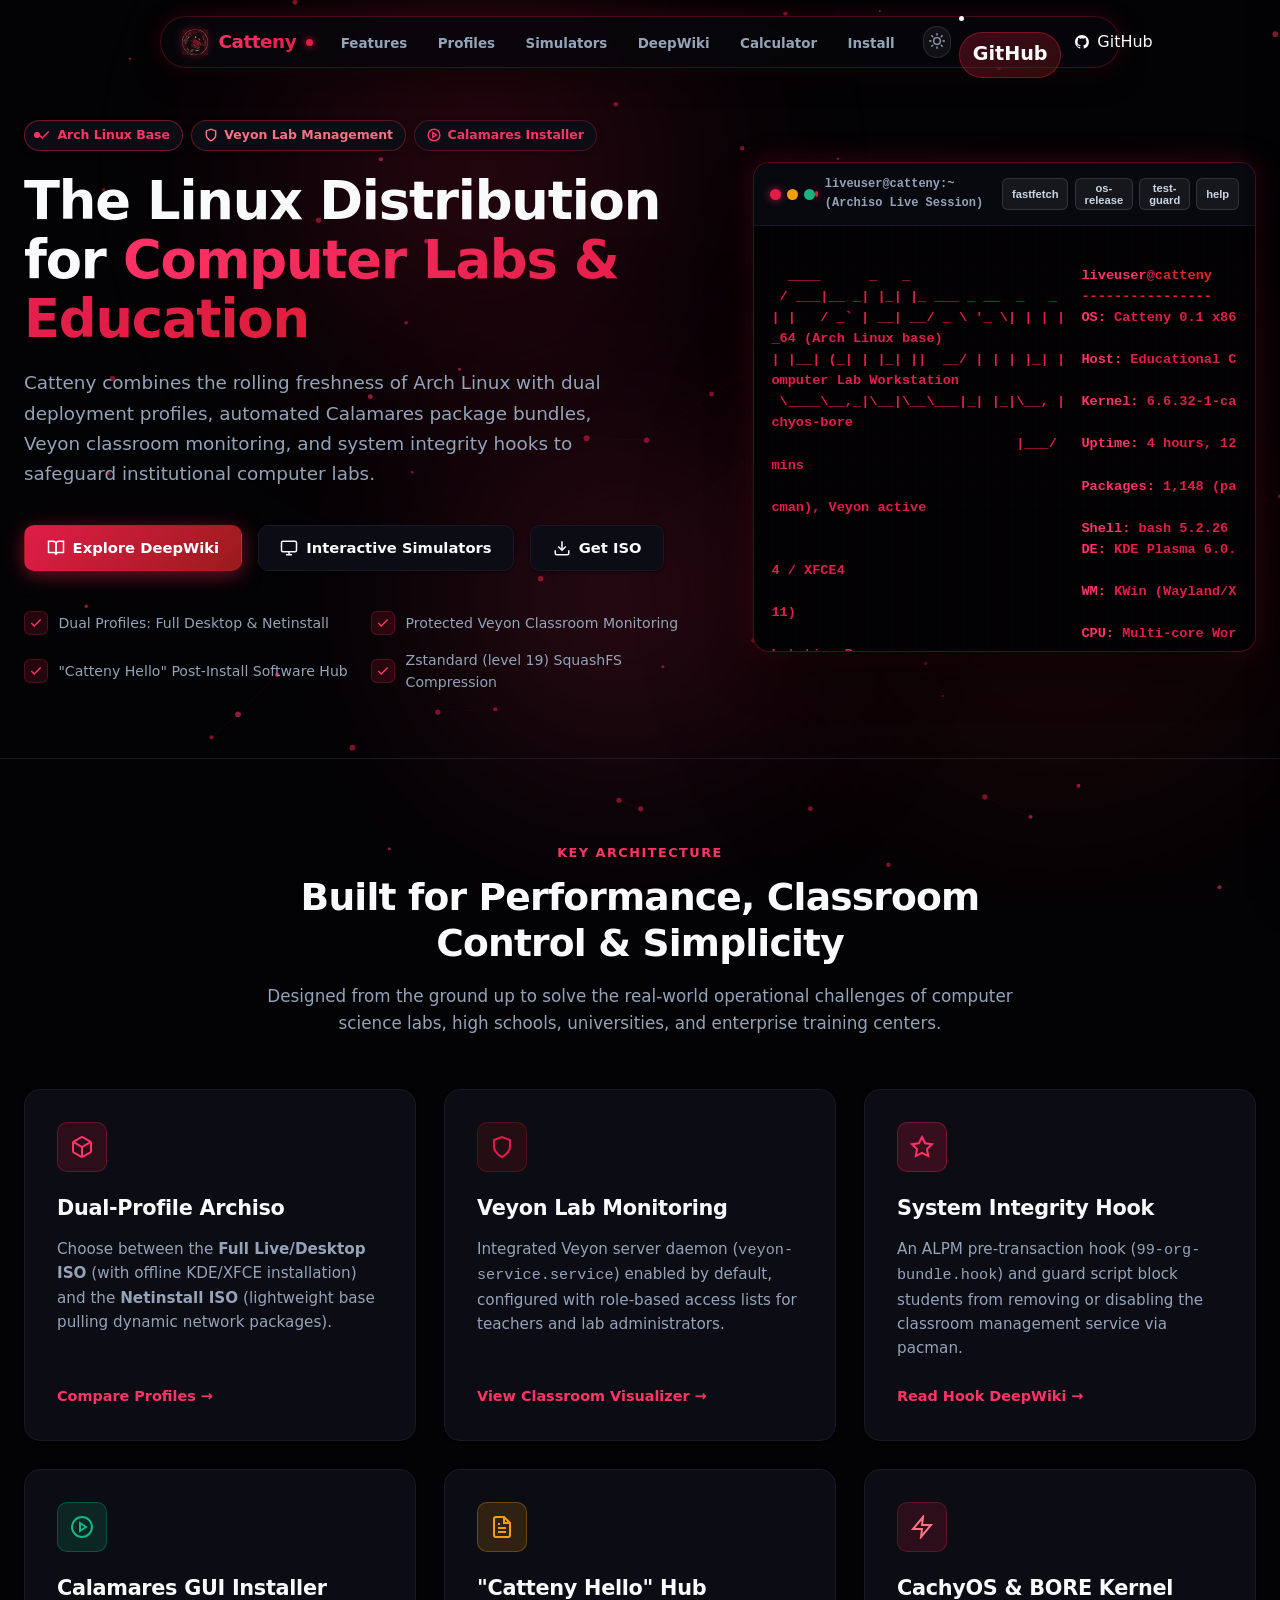
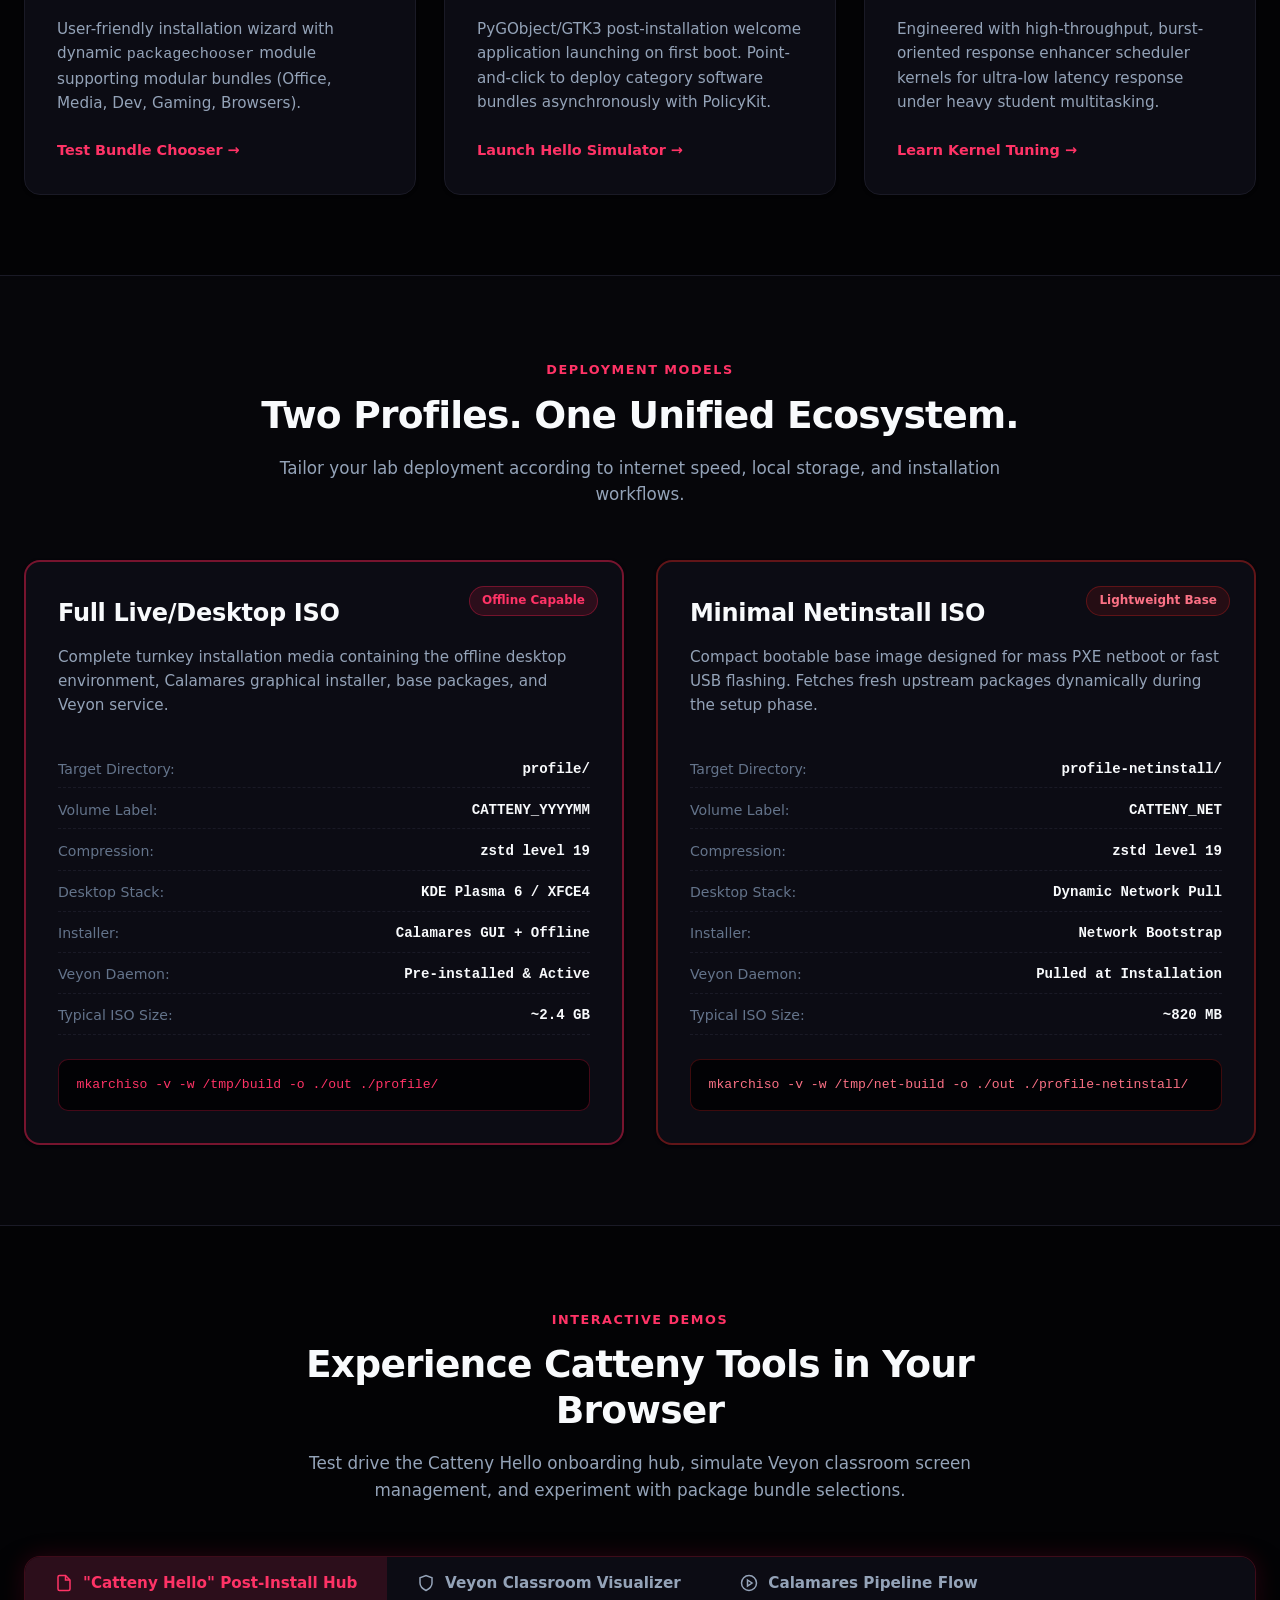
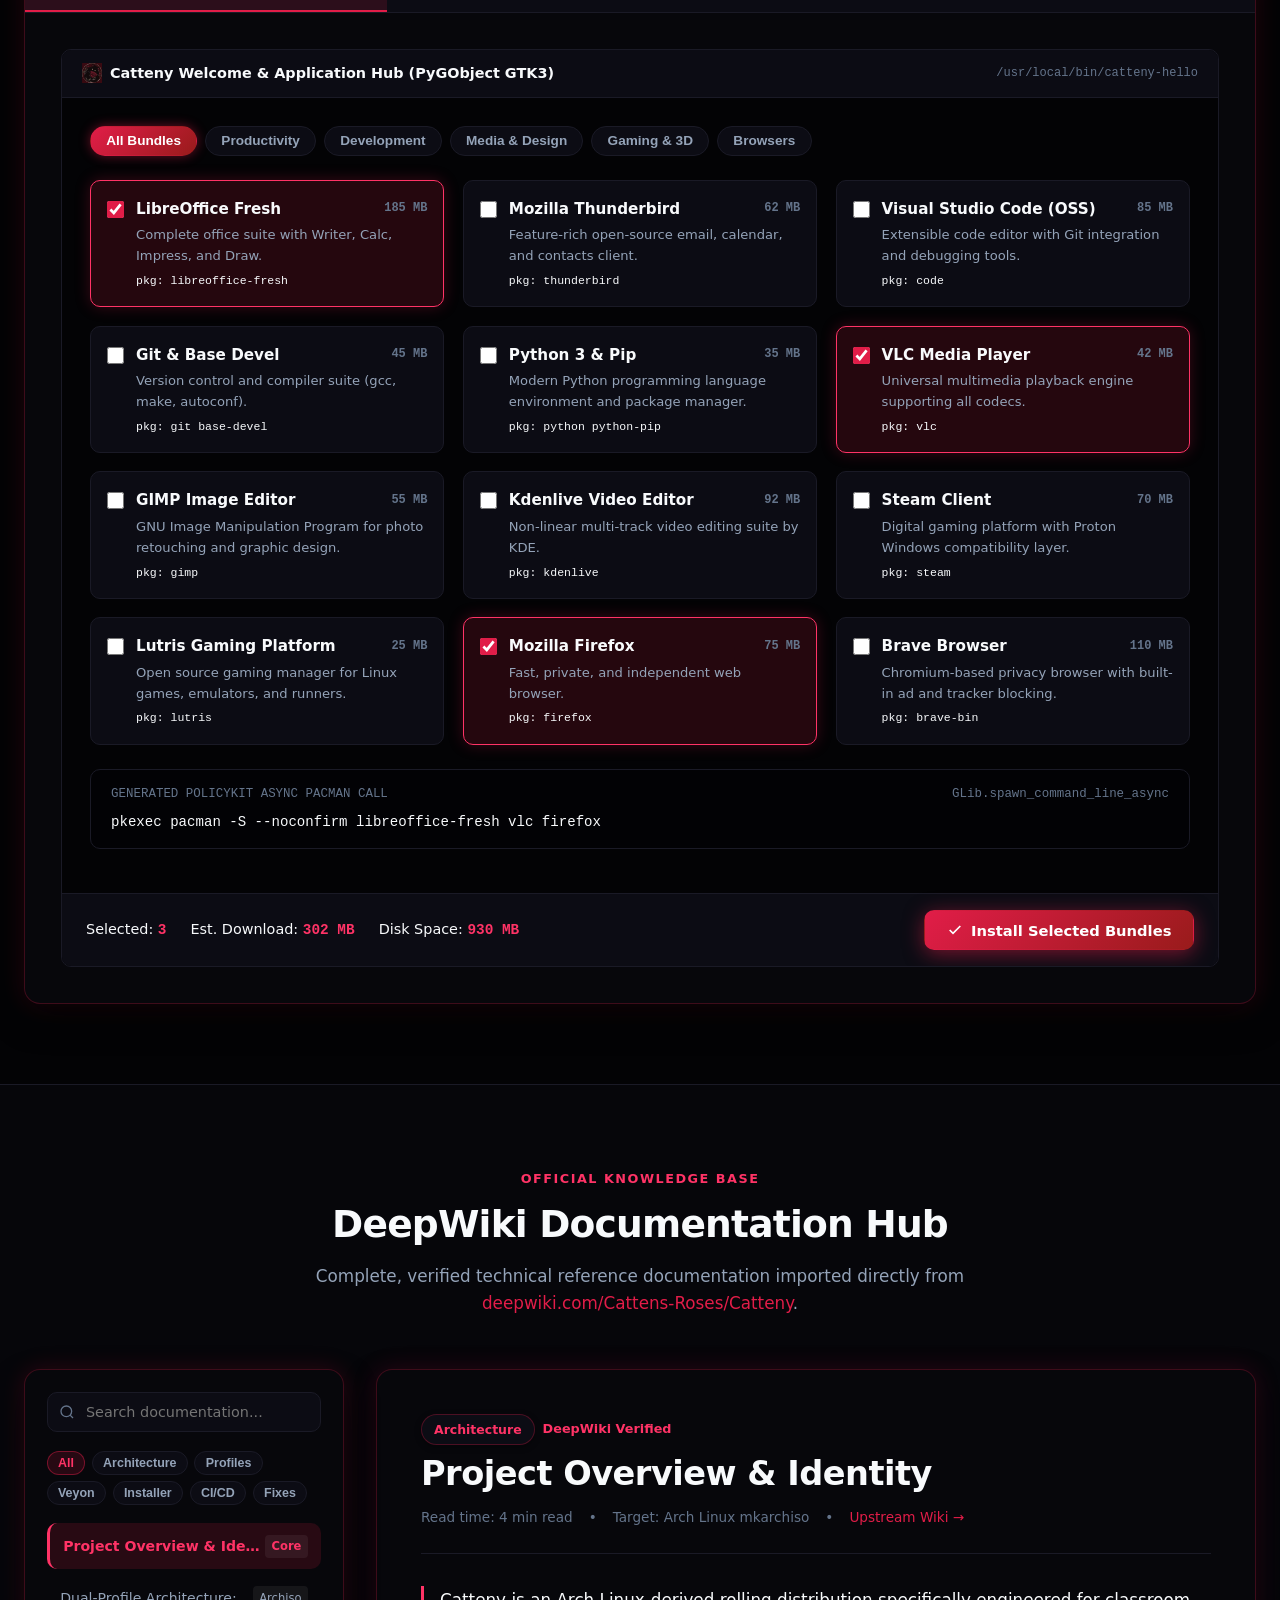
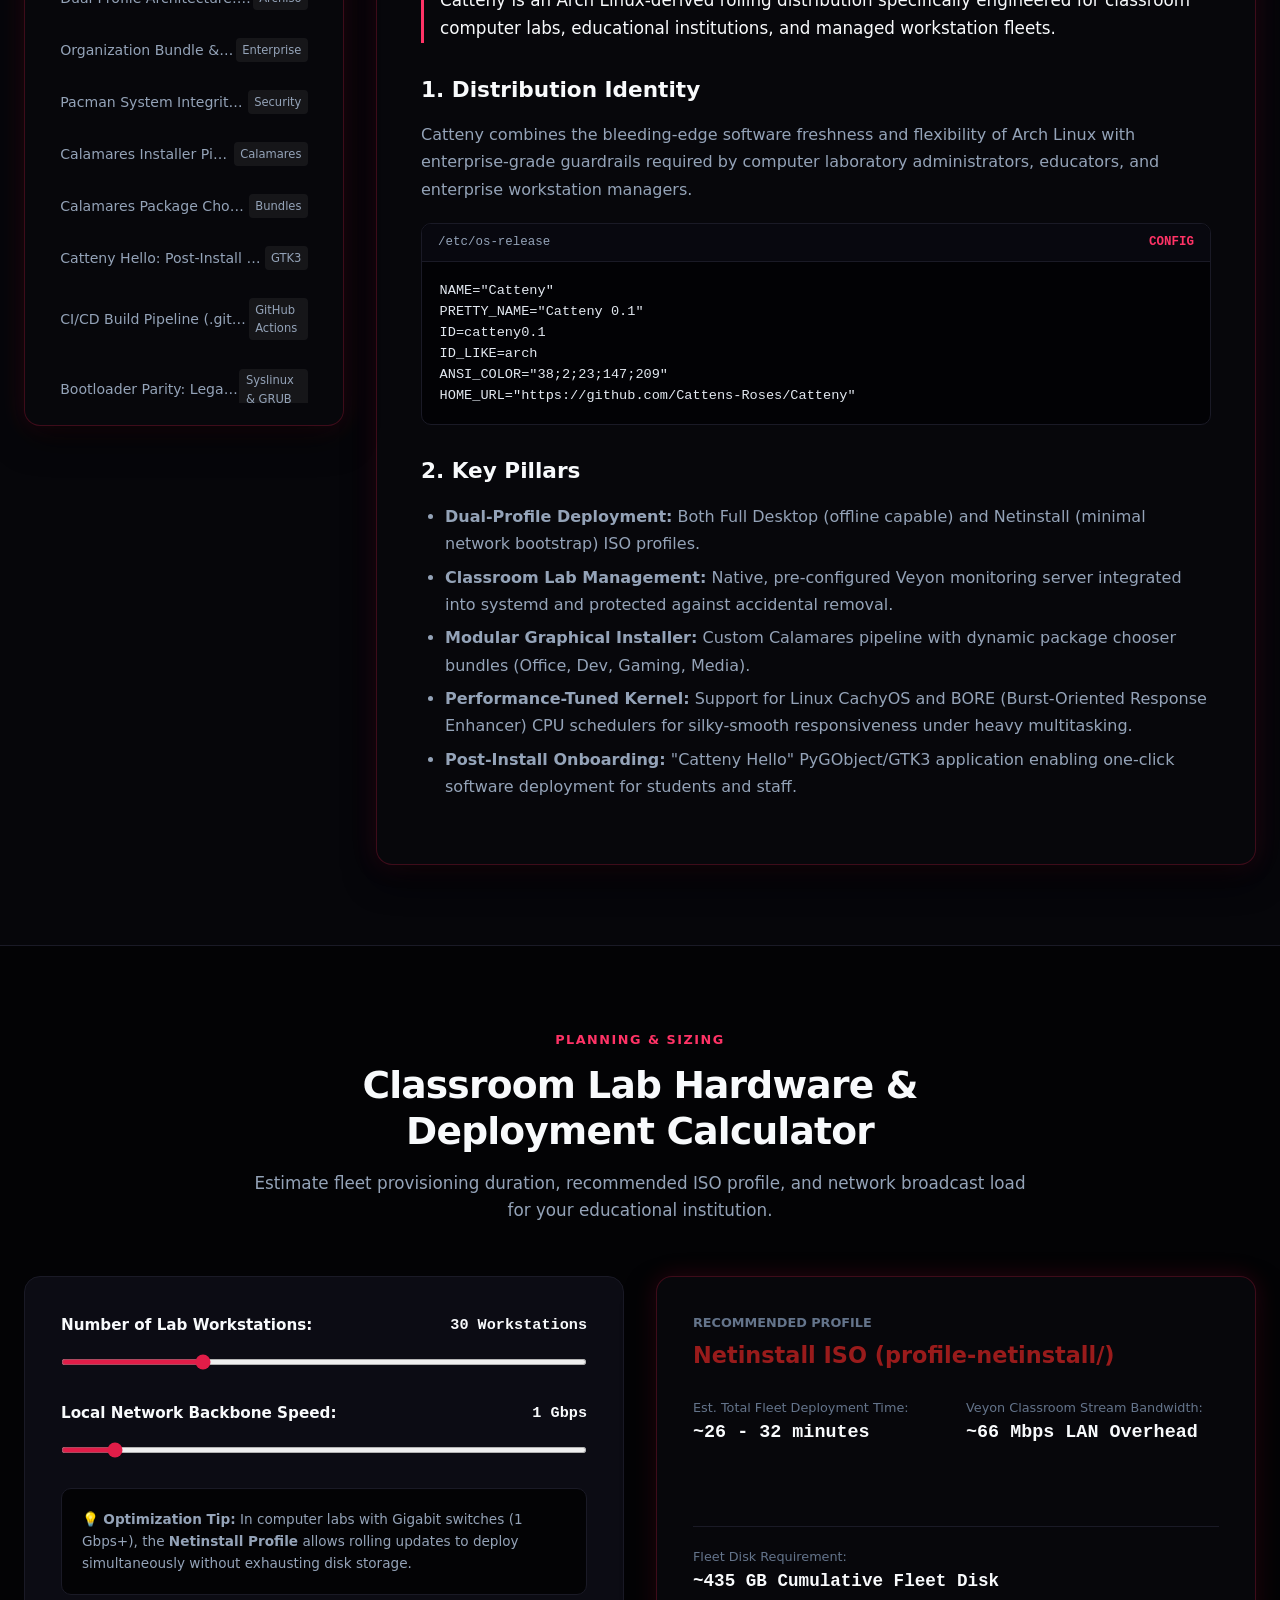
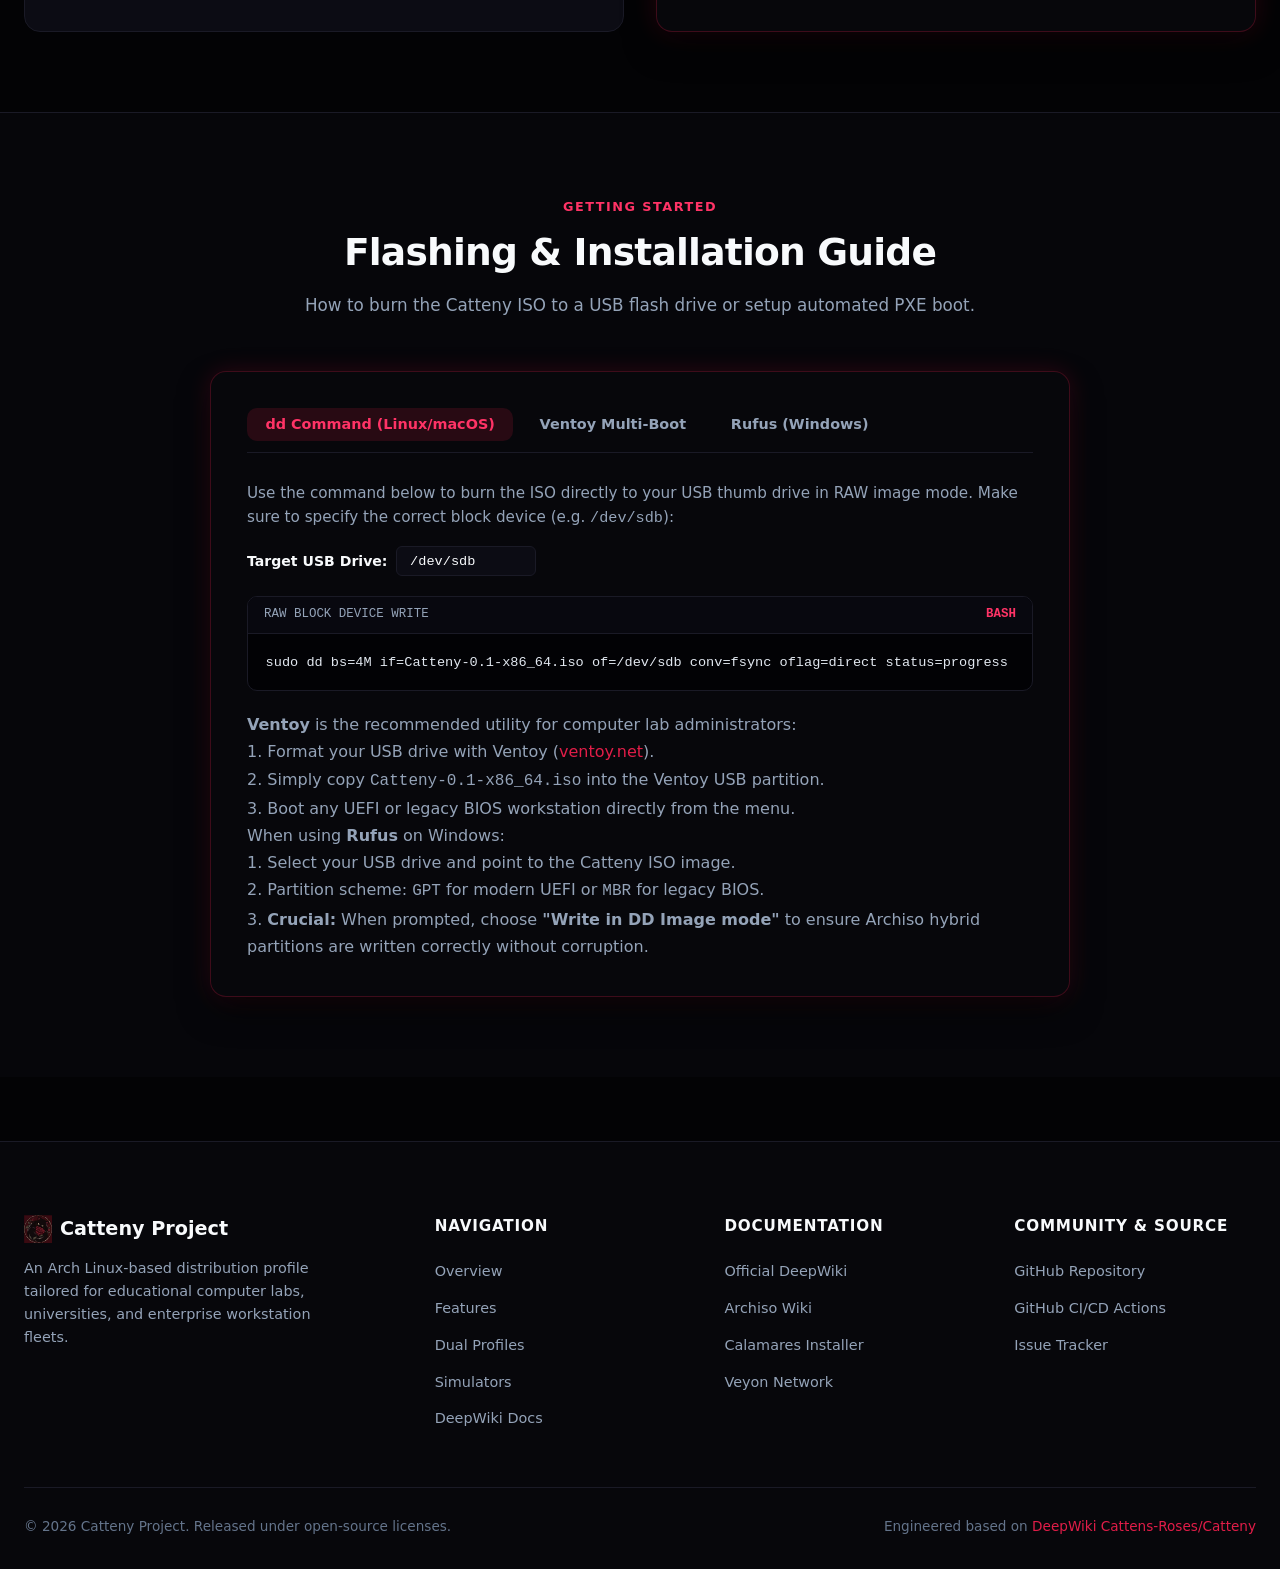
==== commit c2dc7e63: "Changed the workflow. Fix the error with no default UI" ====
--- a/docs/index.html
+++ b/docs/index.html
@@ -53,7 +53,7 @@
           </span>
         </button>
 
-        <a href="https://github.com/Cattens-Roses/Catteny" target="_blank" rel="noopener" class="btn-github-pill" title="View Source on GitHub">
+        <li class="nav-link-item"><a href="https://github.com/Cattens-Roses/Catteny" target="_blank" rel="noopener" class="btn-github-pill btn-large" title="View Source on GitHub" style="font-size:1.2rem;padding:0.4rem 0.8rem;">GitHub</a></li>
           <svg width="16" height="16" viewBox="0 0 24 24" fill="currentColor">
             <path d="M12 0C5.37 0 0 5.37 0 12c0 5.31 3.435 9.795 8.205 11.385.6.105.825-.255.825-.57 0-.285-.015-1.23-.015-2.235-3.015.555-3.795-.735-4.035-1.41-.135-.345-.72-1.41-1.23-1.695-.42-.225-1.02-.78-.015-.795.945-.015 1.62.87 1.845 1.23 1.08 1.815 2.805 1.305 3.495.99.105-.78.42-1.305.765-1.605-2.67-.3-5.46-1.335-5.46-5.925 0-1.305.465-2.385 1.23-3.225-.12-.3-.54-1.53.12-3.18 0 0 1.005-.315 3.3 1.23.96-.27 1.98-.405 3-.405s2.04.135 3 .405c2.295-1.56 3.3-1.23 3.3-1.23.66 1.65.24 2.88.12 3.18.765.84 1.23 1.905 1.23 3.225 0 4.605-2.805 5.625-5.475 5.925.435.375.81 1.095.81 2.22 0 1.605-.015 2.895-.015 3.3 0 .315.225.69.825.57A12.02 12.02 0 0024 12c0-6.63-5.37-12-12-12z"/>
           </svg>
@@ -480,50 +480,75 @@
           </div>
         </div>
 
-        <!-- Panel 3: Calamares Pipeline -->
+        <!-- Panel 3: Calamares Pipeline (Interactive) -->
         <div id="panel-calamares" class="sim-panel">
           <div style="max-width:850px; margin:0 auto;">
             <h3 style="font-size:1.3rem; margin-bottom:0.75rem;">Calamares Modular Execution Pipeline</h3>
-            <p style="color:var(--text-muted); font-size:0.95rem; margin-bottom:2rem;">
+            <p style="color:var(--text-muted); font-size:0.95rem; margin-bottom:1rem;">
               Calamares bifurcates system installation into an interactive user presentation queue and an isolated chroot execution queue governed by <code>settings.conf</code>.
+              <strong style="color:var(--accent-red);">Click any module</strong> to see its details. Press <strong>Run Pipeline</strong> to simulate installation.
             </p>
+
+            <!-- Pipeline info panel -->
+            <div id="pipeline-info-box" style="display:none; margin-bottom:1.25rem; padding:1rem 1.25rem; border-radius:var(--radius-md); border:1px solid var(--accent-red); background:rgba(225,29,72,0.08); transition:all 0.3s ease;">
+              <div style="display:flex; justify-content:space-between; align-items:center; margin-bottom:0.4rem;">
+                <span id="pipeline-info-title" style="font-weight:700; color:var(--accent-red); font-size:0.95rem;"></span>
+                <button id="pipeline-info-close" style="background:none; border:none; color:var(--text-dim); cursor:pointer; font-size:1.2rem;">&times;</button>
+              </div>
+              <p id="pipeline-info-desc" style="font-size:0.88rem; color:var(--text-muted); margin:0; line-height:1.5;"></p>
+            </div>
 
             <div style="display:flex; flex-direction:column; gap:1rem;">
               <div class="pipeline-phase-card">
                 <div style="font-size:0.8rem; font-weight:700; color:var(--accent-cyan); margin-bottom:0.6rem;">PHASE 1: PRESENTATION QUEUE (UI)</div>
                 <div style="display:flex; flex-wrap:wrap; gap:0.5rem;">
-                  <span class="pill-badge">1. welcome</span>
-                  <span class="pill-badge">2. keyboard</span>
-                  <span class="pill-badge">3. partition</span>
-                  <span class="pill-badge">4. users</span>
-                  <span class="pill-badge" style="border-color:var(--primary); color:#ffffff; background:var(--primary);">5. packagechooser</span>
-                  <span class="pill-badge">6. summary</span>
+                  <span class="pill-badge pipeline-module" data-module="welcome" style="cursor:pointer; transition:all 0.2s ease;">1. welcome</span>
+                  <span class="pill-badge pipeline-module" data-module="keyboard" style="cursor:pointer; transition:all 0.2s ease;">2. keyboard</span>
+                  <span class="pill-badge pipeline-module" data-module="partition" style="cursor:pointer; transition:all 0.2s ease;">3. partition</span>
+                  <span class="pill-badge pipeline-module" data-module="users" style="cursor:pointer; transition:all 0.2s ease;">4. users</span>
+                  <span class="pill-badge pipeline-module" data-module="packagechooser" style="border-color:var(--primary); color:#ffffff; background:var(--primary); cursor:pointer; transition:all 0.2s ease;">5. packagechooser</span>
+                  <span class="pill-badge pipeline-module" data-module="summary" style="cursor:pointer; transition:all 0.2s ease;">6. summary</span>
                 </div>
               </div>
 
-              <div class="pipeline-connector">&darr;</div>
+              <div class="pipeline-connector" id="pipeline-arrow-1">&darr;</div>
 
               <div class="pipeline-phase-card">
                 <div style="font-size:0.8rem; font-weight:700; color:var(--secondary); margin-bottom:0.6rem;">PHASE 2: GLOBALSTORAGE SERIALIZATION</div>
-                <p style="font-size:0.85rem; color:var(--text-muted); font-family:var(--font-mono);">
+                <p id="pipeline-globalstorage" style="font-size:0.85rem; color:var(--text-muted); font-family:var(--font-mono);">
                   GlobalStorage.set("packagechooser_packagechooser", ["libreoffice-fresh", "thunderbird", "vlc", "steam"])
                 </p>
               </div>
 
-              <div class="pipeline-connector">&darr;</div>
+              <div class="pipeline-connector" id="pipeline-arrow-2">&darr;</div>
 
               <div class="pipeline-phase-card">
                 <div style="font-size:0.8rem; font-weight:700; color:#10b981; margin-bottom:0.6rem;">PHASE 3: CHROOT EXECUTION QUEUE (/target)</div>
                 <div style="display:flex; flex-wrap:wrap; gap:0.5rem;">
-                  <span class="pill-badge">mount</span>
-                  <span class="pill-badge">fstab</span>
-                  <span class="pill-badge">machineid</span>
-                  <span class="pill-badge">initcpio</span>
-                  <span class="pill-badge" style="border-color:#10b981; color:#ffffff; background:#10b981;">packages (pacman execution)</span>
-                  <span class="pill-badge">bootloader (grub/syslinux)</span>
-                  <span class="pill-badge">services-systemd (veyon)</span>
-                  <span class="pill-badge">umount</span>
+                  <span class="pill-badge pipeline-module" data-module="mount" style="cursor:pointer; transition:all 0.2s ease;">mount</span>
+                  <span class="pill-badge pipeline-module" data-module="fstab" style="cursor:pointer; transition:all 0.2s ease;">fstab</span>
+                  <span class="pill-badge pipeline-module" data-module="machineid" style="cursor:pointer; transition:all 0.2s ease;">machineid</span>
+                  <span class="pill-badge pipeline-module" data-module="initcpio" style="cursor:pointer; transition:all 0.2s ease;">initcpio</span>
+                  <span class="pill-badge pipeline-module" data-module="packages" style="border-color:#10b981; color:#ffffff; background:#10b981; cursor:pointer; transition:all 0.2s ease;">packages (pacman execution)</span>
+                  <span class="pill-badge pipeline-module" data-module="bootloader" style="cursor:pointer; transition:all 0.2s ease;">bootloader (grub/syslinux)</span>
+                  <span class="pill-badge pipeline-module" data-module="services" style="cursor:pointer; transition:all 0.2s ease;">services-systemd (veyon)</span>
+                  <span class="pill-badge pipeline-module" data-module="umount" style="cursor:pointer; transition:all 0.2s ease;">umount</span>
                 </div>
+              </div>
+            </div>
+
+            <!-- Pipeline simulation controls -->
+            <div style="margin-top:1.5rem; display:flex; gap:1rem; align-items:center; flex-wrap:wrap;">
+              <button id="run-pipeline-btn" class="btn btn-primary btn-flashy">
+                <span class="btn-shine"></span>
+                <svg width="16" height="16" viewBox="0 0 24 24" fill="none" stroke="currentColor" stroke-width="2.5"><polygon points="5 3 19 12 5 21 5 3"></polygon></svg>
+                Run Pipeline Simulation
+              </button>
+              <span id="pipeline-sim-status" style="font-size:0.85rem; color:var(--text-dim); font-family:var(--font-mono);"></span>
+            </div>
+            <div id="pipeline-progress-box" style="display:none; margin-top:1rem;">
+              <div style="width:100%; height:8px; background:var(--border); border-radius:4px; overflow:hidden;">
+                <div id="pipeline-progress-bar" style="width:0%; height:100%; background:linear-gradient(90deg, var(--accent-red), #10b981); transition:width 0.3s ease;"></div>
               </div>
             </div>
           </div>
@@ -673,7 +698,7 @@
           </div>
         </div>
 
-        <div id="flash-ventoy" class="flash-panel" style="display:none;">
+        <div id="flash-ventoy" class="flash-panel">
           <p style="color:var(--text-muted); line-height:1.7;">
             <strong>Ventoy</strong> is the recommended utility for computer lab administrators:
             <br>1. Format your USB drive with Ventoy (<a href="https://www.ventoy.net" target="_blank" rel="noopener">ventoy.net</a>).
@@ -682,7 +707,7 @@
           </p>
         </div>
 
-        <div id="flash-rufus" class="flash-panel" style="display:none;">
+        <div id="flash-rufus" class="flash-panel">
           <p style="color:var(--text-muted); line-height:1.7;">
             When using <strong>Rufus</strong> on Windows:
             <br>1. Select your USB drive and point to the Catteny ISO image.
